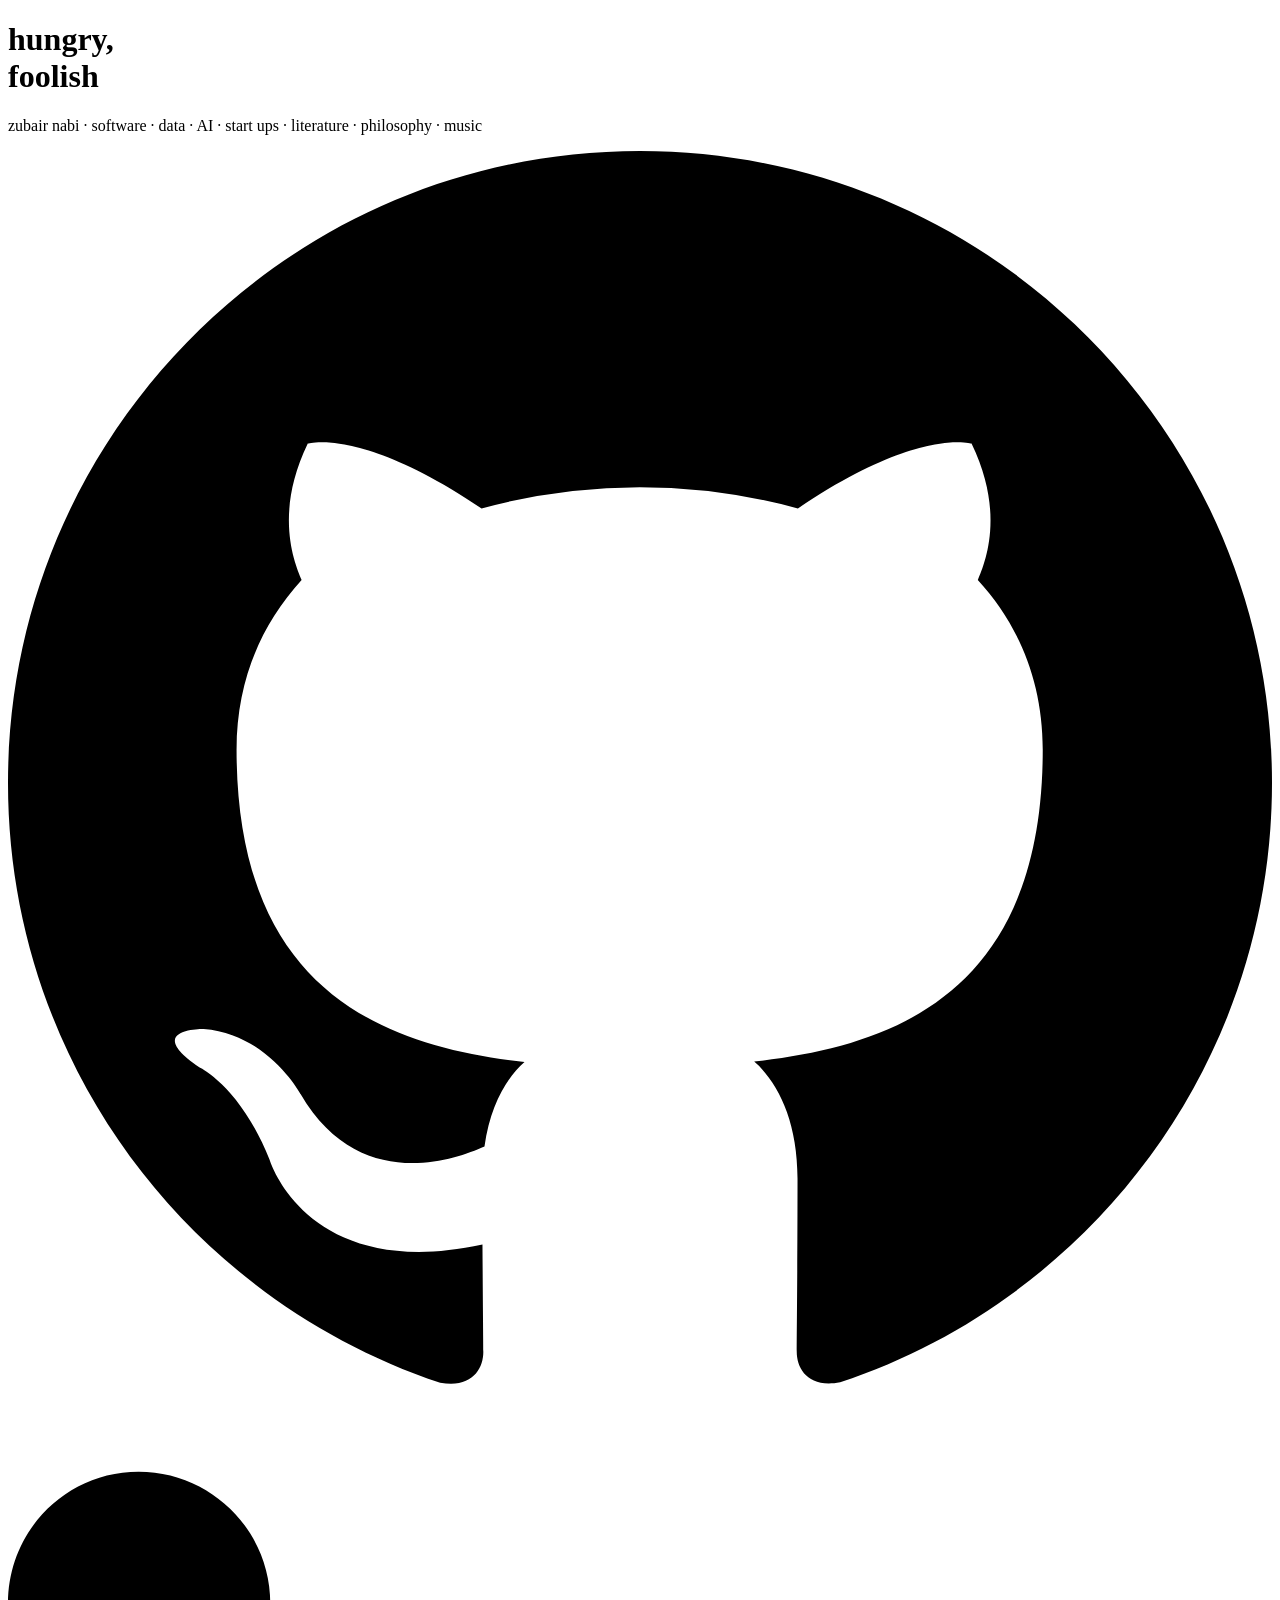
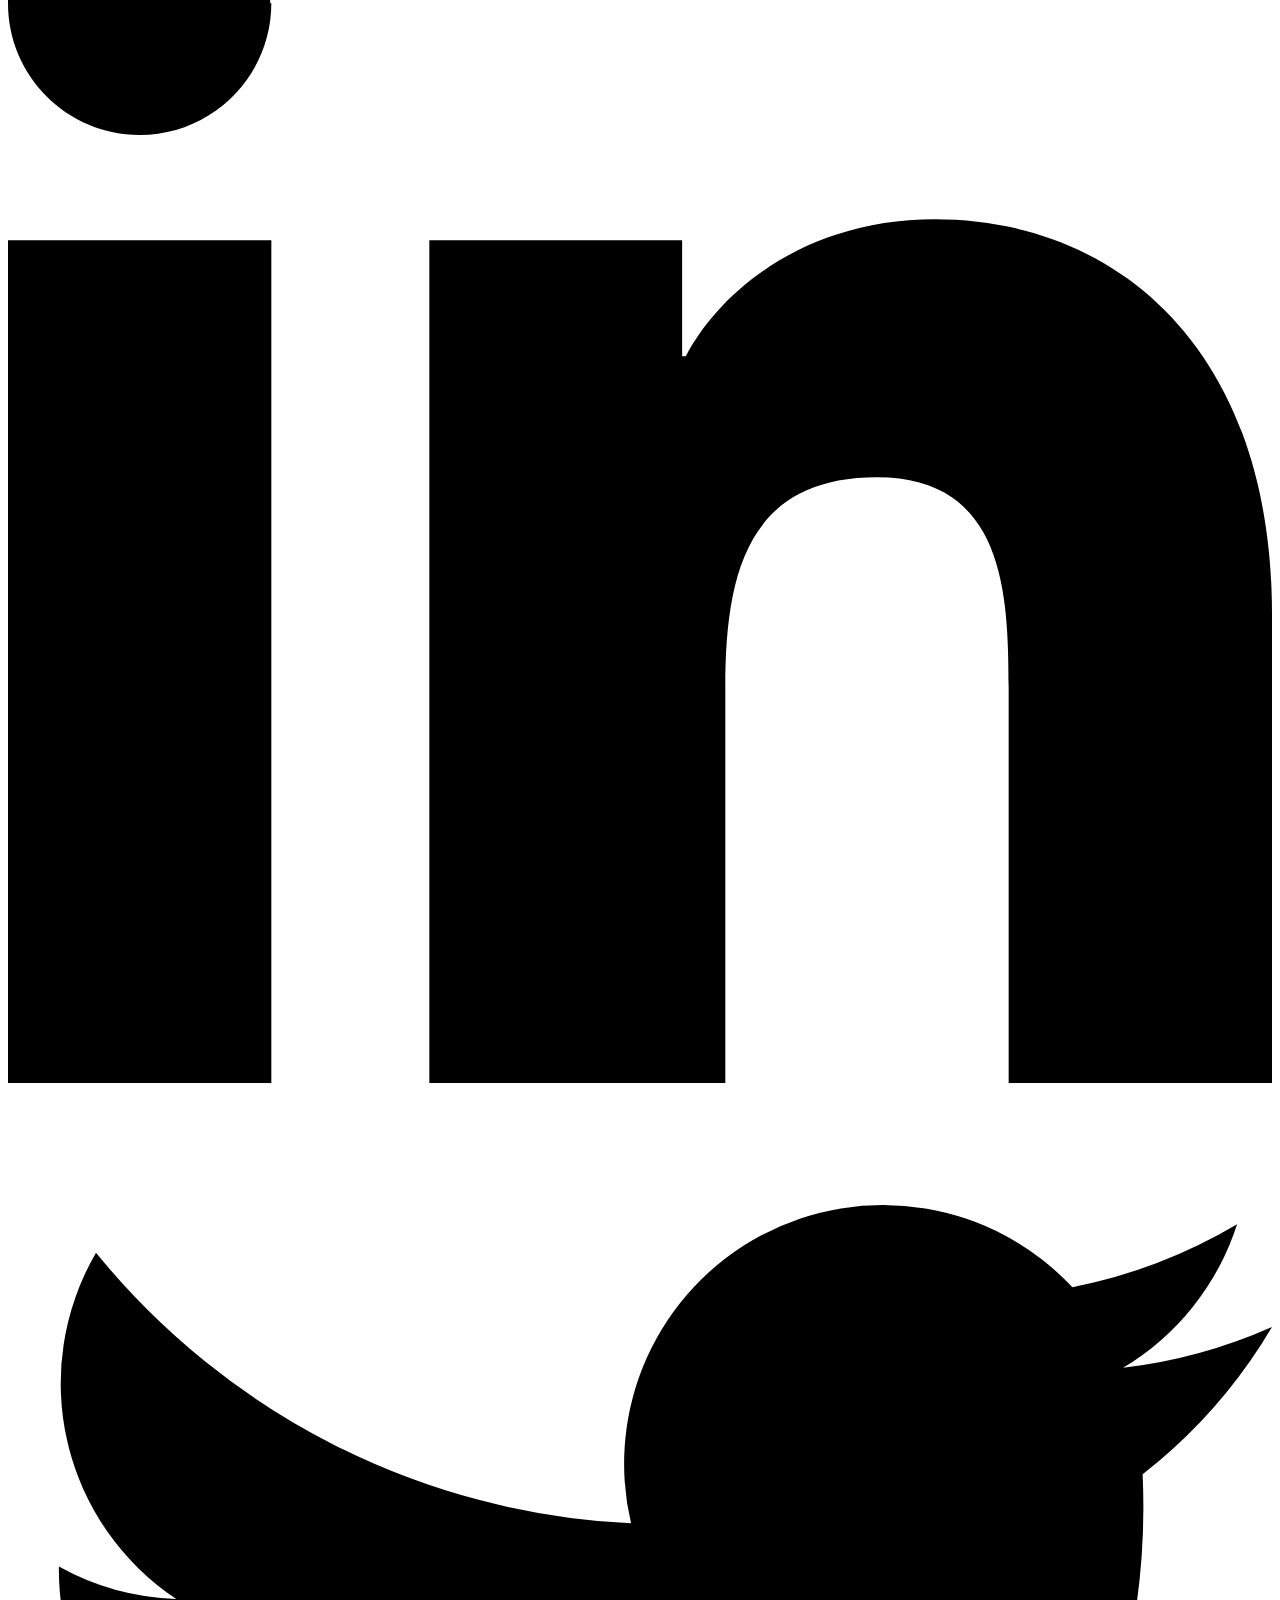
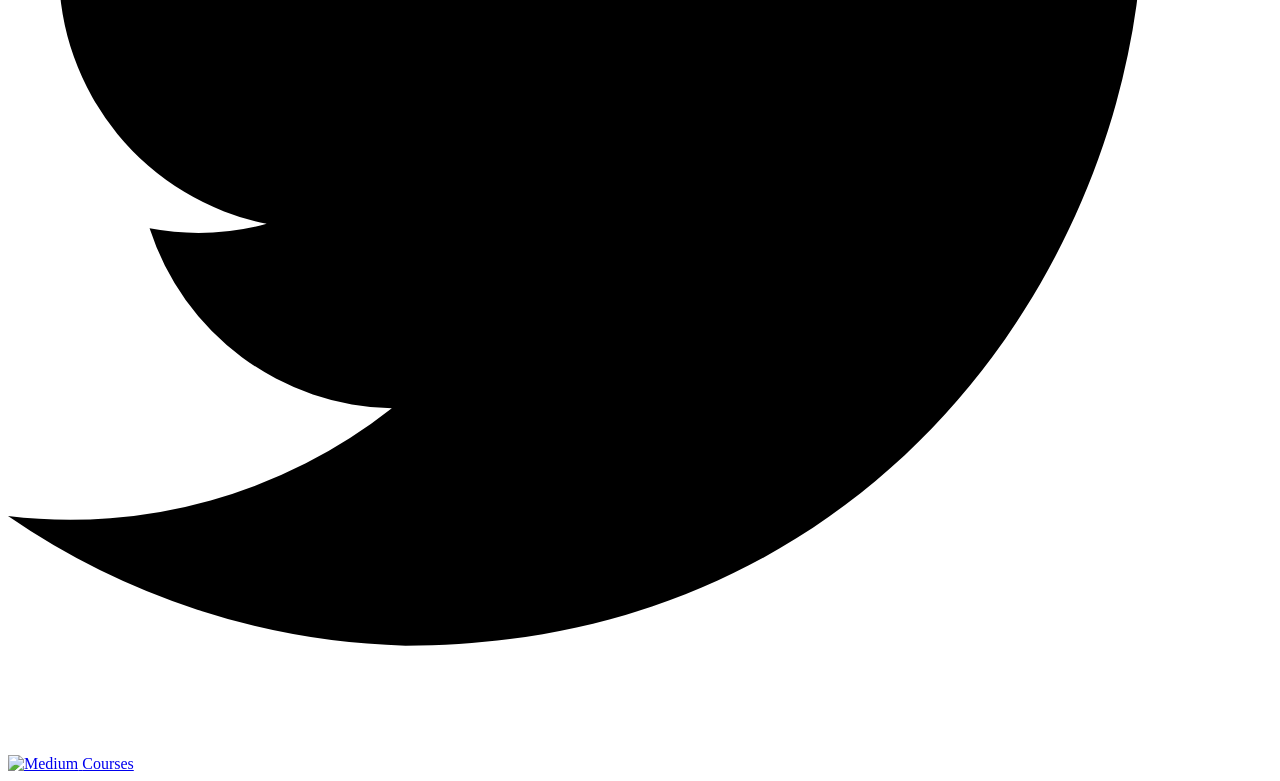
==== index.html @ acc638ab "Fixing courses page theme" ====
<!DOCTYPE html>
<html lang="en">
<head>
  <meta charset="utf-8">
  <title>zubair nabi</title>
  <meta name="viewport" content="width=device-width,initial-scale=1">
  <script src="https://cdn.tailwindcss.com"></script>
</head>

<body class="flex h-screen flex-col items-center justify-center bg-black text-white">
  <main class="text-center space-y-6">
    <!-- headline -->
    <h1 class="font-light text-6xl sm:text-8xl tracking-tight uppercase leading-tight">
      hungry,<br>foolish
    </h1>

    <!-- name & interests -->
    <p class="text-sm sm:text-base text-gray-400">
      zubair nabi · software · data · AI · start ups · literature · philosophy · music
    </p>

    <!-- social icons + courses -->
    <nav class="flex justify-center gap-6">
      <!-- GitHub -->
      <a href="https://github.com/zubair-nabi" aria-label="GitHub" class="hover:opacity-80" target="_blank" rel="noopener noreferrer">
        <svg xmlns="http://www.w3.org/2000/svg" class="w-7 h-7 fill-white" viewBox="0 0 24 24">
          <path d="M12 0C5.37 0 0 5.37 0 12c0 5.3 3.438 9.8 8.205 11.387.6.113.82-.262.82-.582
                   0-.287-.01-1.04-.016-2.04-3.338.726-4.042-1.61-4.042-1.61-.546-1.387-1.335-1.757-1.335-1.757-1.09-.744.083-.729.083-.729
                   1.205.085 1.84 1.237 1.84 1.237 1.07 1.834 2.806 1.304 3.492.997.11-.777.418-1.305.76-1.605-2.665-.303-5.467-1.333-5.467-5.93
                   0-1.31.468-2.382 1.235-3.222-.123-.303-.535-1.243.117-2.59 0 0 1.008-.322 3.3 1.23a11.49 11.49 0 0 1 3.003-.403
                   11.49 11.49 0 0 1 3.003.403c2.29-1.552 3.297-1.23 3.297-1.23.654 1.347.242 2.287.119 2.59.77.84 1.233 1.912 1.233 3.222
                   0 4.61-2.807 5.624-5.479 5.921.43.37.823 1.102.823 2.222 0 1.604-.015 2.896-.015 3.287
                   0 .322.218.699.825.58C20.565 21.796 24 17.298 24 12 24 5.37 18.63 0 12 0z"/>
        </svg>
      </a>

      <!-- LinkedIn -->
      <a href="https://www.linkedin.com/in/zubairnabi/" aria-label="LinkedIn" class="hover:opacity-80" target="_blank" rel="noopener noreferrer">
        <svg xmlns="http://www.w3.org/2000/svg" class="w-7 h-7 fill-white" viewBox="0 0 24 24">
          <path d="M4.98 3.5C4.98 2.12 3.86 1 2.48 1S0 2.12 0 3.5 1.12 6 2.5 6 5 4.88 5 3.5zm.02 4.5H0V24h5V8zM8 8h4.8v2.2
                   h.07c.67-1.27 2.3-2.6 4.73-2.6C21 7.6 24 10 24 15.1V24h-5v-7.4c0-1.8-.03-4.1-2.5-4.1-2.5 0-2.88 1.9-2.88 4v7.5H8V8z"/>
        </svg>
      </a>

      <!-- Twitter -->
      <a href="https://x.com/ZubairNabi" aria-label="Twitter" class="hover:opacity-80" target="_blank" rel="noopener noreferrer">
        <svg xmlns="http://www.w3.org/2000/svg" class="w-7 h-7 fill-white" viewBox="0 0 24 24">
          <path d="M24 4.557a9.83 9.83 0 0 1-2.828.775 4.932 4.932 0 0 0 2.165-2.724
                   9.864 9.864 0 0 1-3.127 1.195 4.916 4.916 0 0 0-8.38 4.482A13.955 13.955 0 0 1 1.671 3.149
                   4.917 4.917 0 0 0 3.194 9.72a4.9 4.9 0 0 1-2.228-.616v.06a4.919 4.919 0 0 0 3.946 4.827
                   4.996 4.996 0 0 1-2.224.085 4.93 4.93 0 0 0 4.6 3.417A9.867 9.867 0 0 1 0 19.54
                   13.94 13.94 0 0 0 7.548 22c9.058 0 14.01-7.512 14.01-14.01 0-.213-.005-.425-.014-.636A10.012 10.012 0 0 0 24 4.557z"/>
        </svg>
      </a>

      <!-- Medium -->
      <a href="https://medium.com/@zubairnabi"
        aria-label="Medium"
        class="hover:opacity-80" target="_blank" rel="noopener noreferrer">
        <img src="https://cdn.jsdelivr.net/npm/simple-icons@v11/icons/medium.svg"
            alt="Medium"
            class="w-7 h-7 invert" />
      </a>

      <!-- courses -->
      <a href="courses.html" class="text-xl hover:underline">Courses</a>
    </nav>
  </main>
</body>
</html>
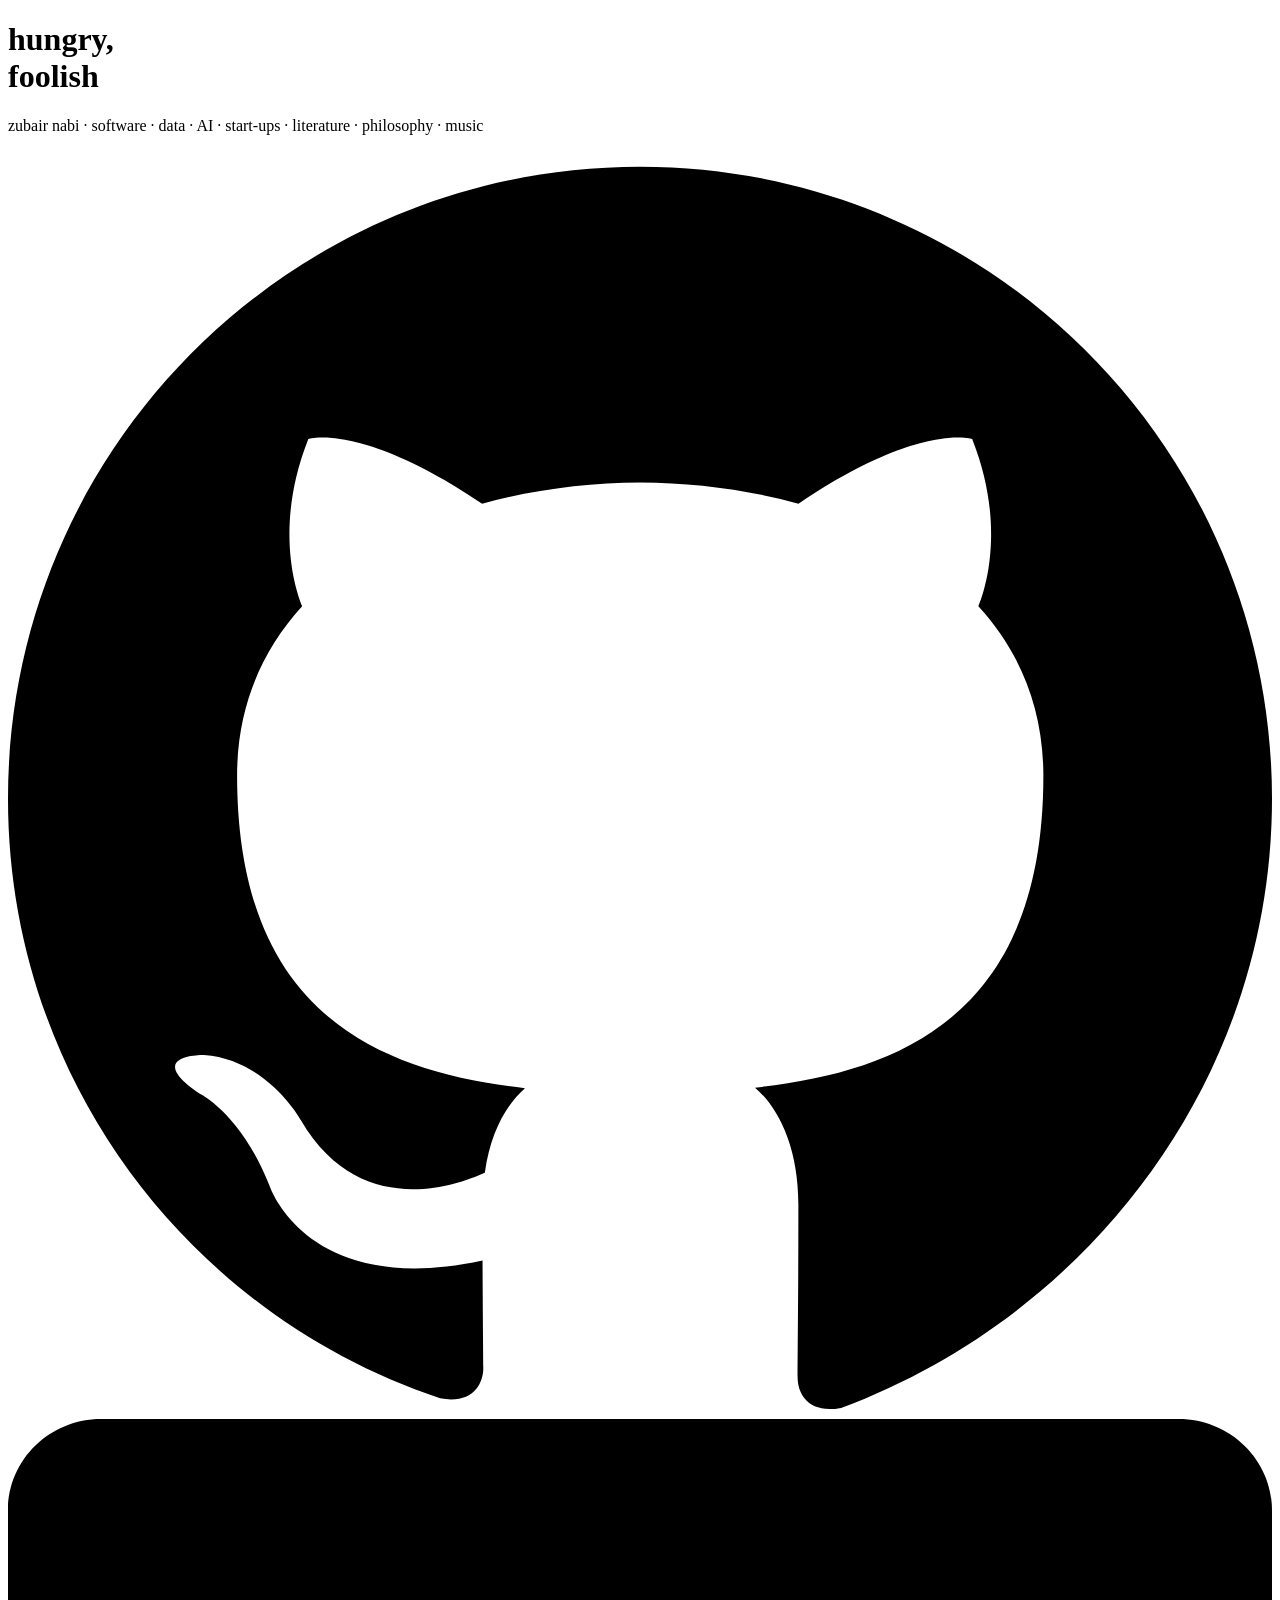
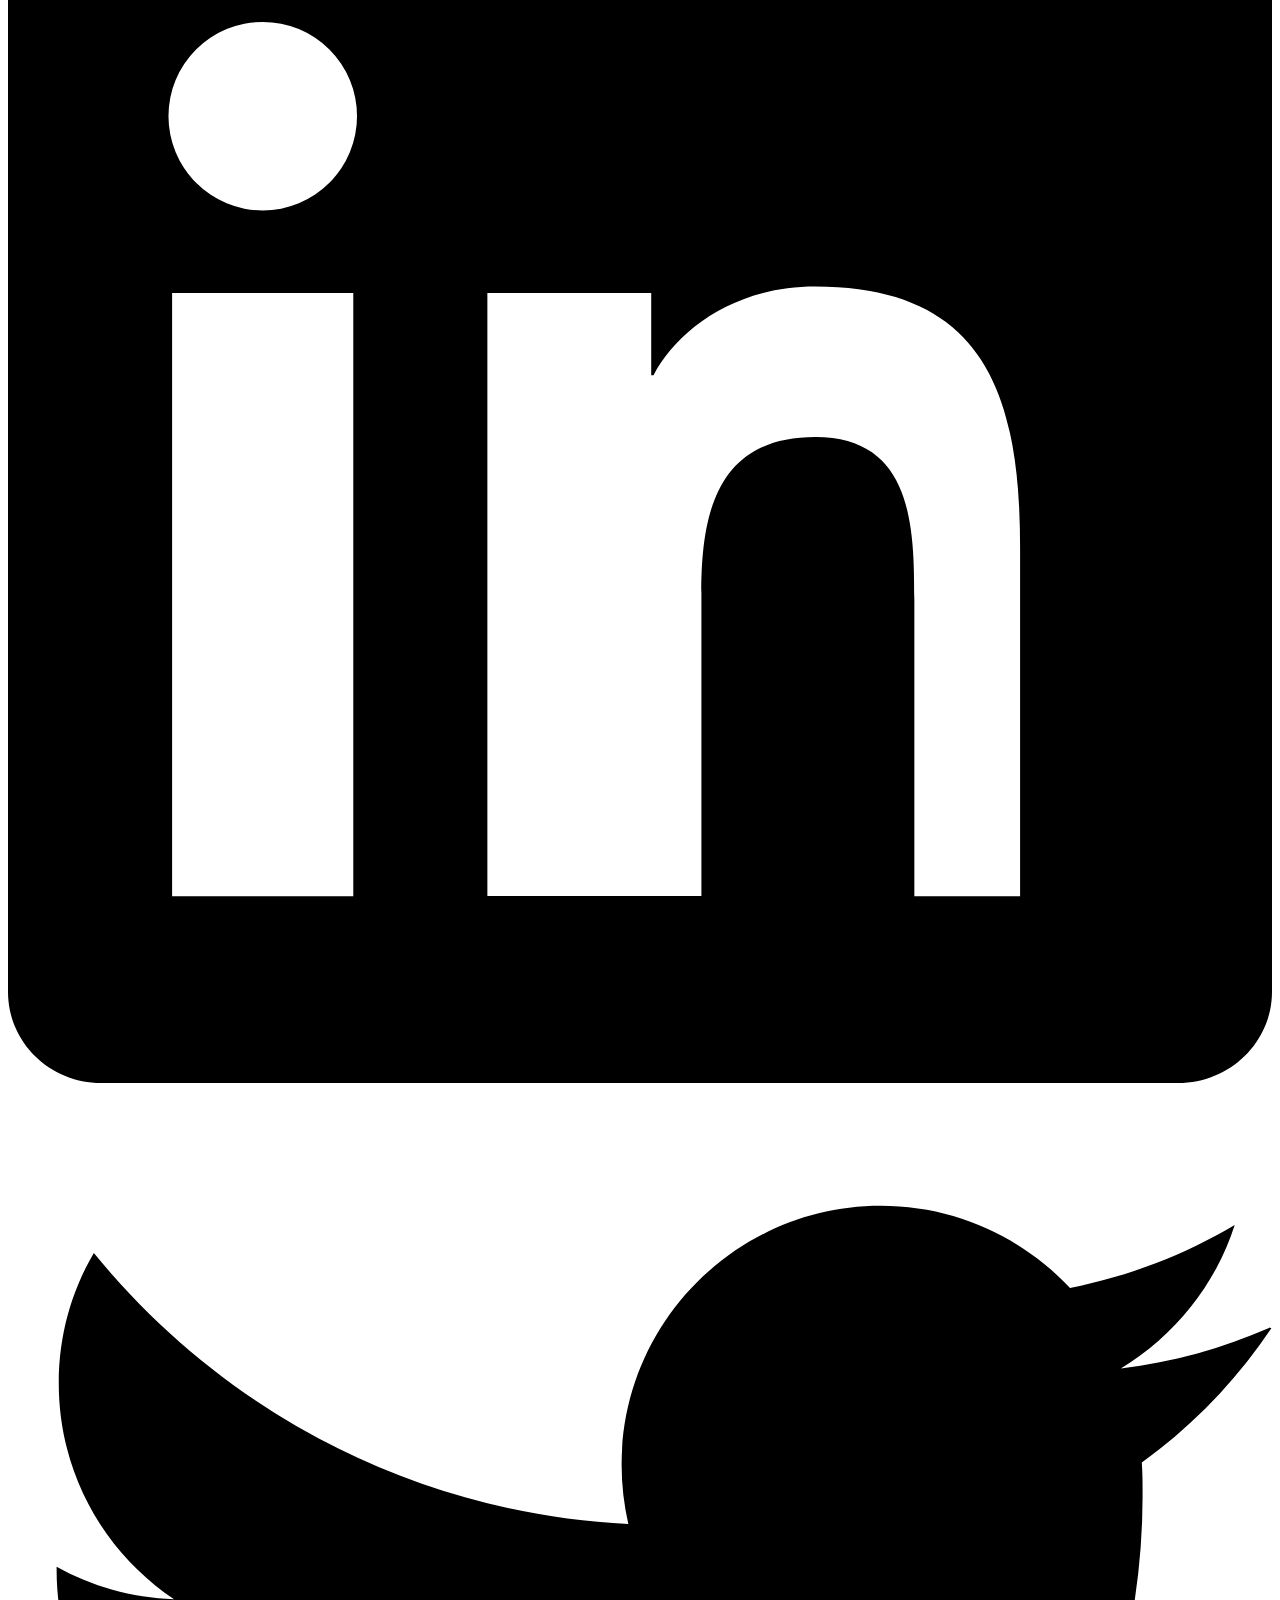
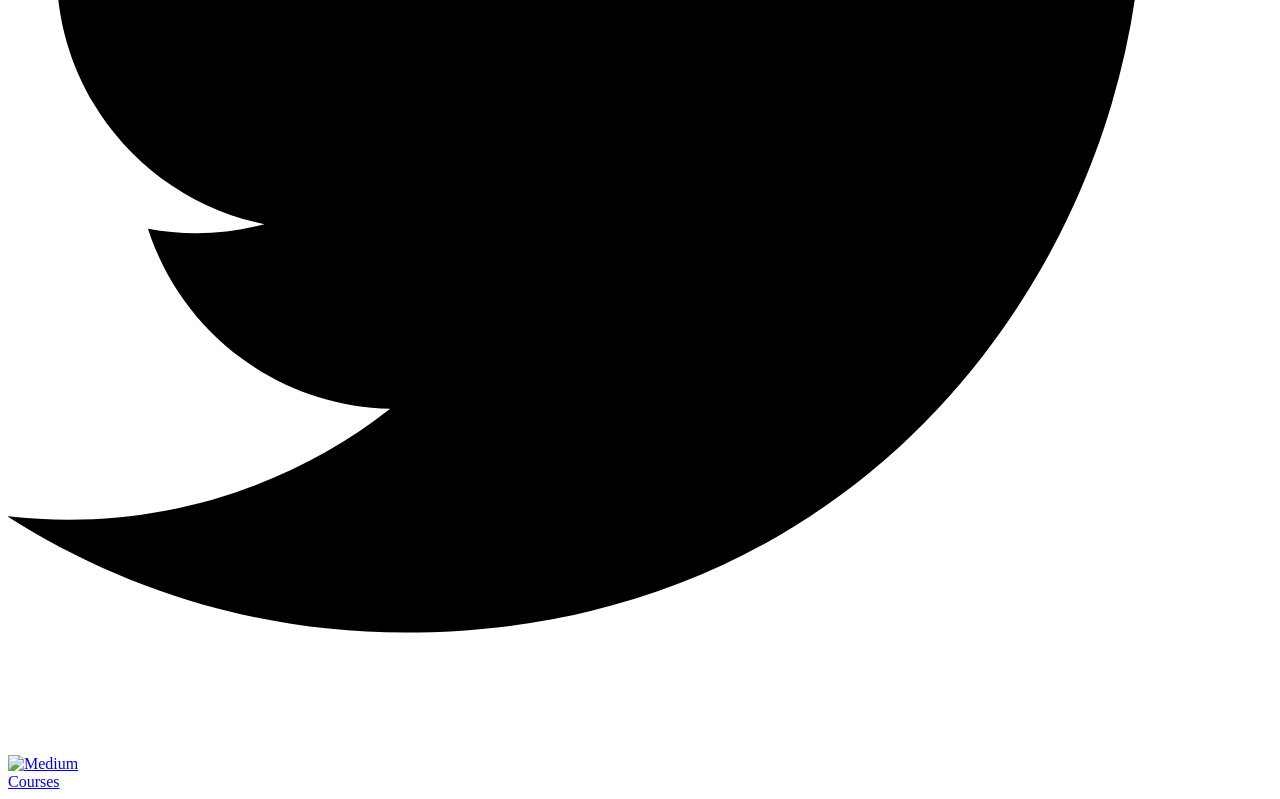
==== commit c6ad8ec2: "Separating out courses" ====
--- a/index.html
+++ b/index.html
@@ -8,7 +8,7 @@
 </head>
 
 <body class="flex h-screen flex-col items-center justify-center bg-black text-white">
-  <main class="text-center space-y-6">
+  <main class="text-center space-y-8">
     <!-- headline -->
     <h1 class="font-light text-6xl sm:text-8xl tracking-tight uppercase leading-tight">
       hungry,<br>foolish
@@ -16,55 +16,69 @@
 
     <!-- name & interests -->
     <p class="text-sm sm:text-base text-gray-400">
-      zubair nabi · software · data · AI · start ups · literature · philosophy · music
+      zubair nabi · software · data · AI · start-ups · literature · philosophy · music
     </p>
 
-    <!-- social icons + courses -->
+    <!-- social icons -->
     <nav class="flex justify-center gap-6">
-      <!-- GitHub -->
-      <a href="https://github.com/zubair-nabi" aria-label="GitHub" class="hover:opacity-80" target="_blank" rel="noopener noreferrer">
+      <a href="https://github.com/zubair-nabi" aria-label="GitHub"
+         class="cursor-pointer hover:opacity-80 hover:scale-110 transition-transform"
+         target="_blank" rel="noopener noreferrer">
         <svg xmlns="http://www.w3.org/2000/svg" class="w-7 h-7 fill-white" viewBox="0 0 24 24">
-          <path d="M12 0C5.37 0 0 5.37 0 12c0 5.3 3.438 9.8 8.205 11.387.6.113.82-.262.82-.582
-                   0-.287-.01-1.04-.016-2.04-3.338.726-4.042-1.61-4.042-1.61-.546-1.387-1.335-1.757-1.335-1.757-1.09-.744.083-.729.083-.729
-                   1.205.085 1.84 1.237 1.84 1.237 1.07 1.834 2.806 1.304 3.492.997.11-.777.418-1.305.76-1.605-2.665-.303-5.467-1.333-5.467-5.93
-                   0-1.31.468-2.382 1.235-3.222-.123-.303-.535-1.243.117-2.59 0 0 1.008-.322 3.3 1.23a11.49 11.49 0 0 1 3.003-.403
-                   11.49 11.49 0 0 1 3.003.403c2.29-1.552 3.297-1.23 3.297-1.23.654 1.347.242 2.287.119 2.59.77.84 1.233 1.912 1.233 3.222
-                   0 4.61-2.807 5.624-5.479 5.921.43.37.823 1.102.823 2.222 0 1.604-.015 2.896-.015 3.287
-                   0 .322.218.699.825.58C20.565 21.796 24 17.298 24 12 24 5.37 18.63 0 12 0z"/>
+          <path d="M12 .297c-6.63 0-12 5.373-12 12 0 5.303 3.438 9.8 8.205 11.387.6.113.82-.258.82-.577
+                   0-.285-.01-1.04-.015-2.04-3.338.724-4.042-1.415-4.042-1.415-.546-1.387-1.333-1.757-1.333-1.757-1.089-.744.084-.729.084-.729
+                   1.205.084 1.84 1.235 1.84 1.235 1.07 1.835 2.809 1.304 3.495.997.108-.776.418-1.304.762-1.604-2.665-.303-5.466-1.333-5.466-5.93
+                   0-1.31.467-2.381 1.235-3.221-.123-.303-.535-1.523.117-3.176 0 0 1.008-.322 3.301 1.23.957-.266 1.984-.399 3.003-.404
+                   1.018.005 2.046.138 3.003.404 2.291-1.553 3.298-1.23 3.298-1.23.653 1.653.241 2.873.118 3.176.77.84
+                   1.234 1.911 1.234 3.221 0 4.609-2.803 5.624-5.475 5.921.43.37.823 1.1.823 2.219
+                   0 1.603-.014 2.896-.014 3.286 0 .321.218.694.825.576C20.565 22.092 24 17.592 24 12.297
+                   c0-6.627-5.373-12-12-12"/>
         </svg>
       </a>
 
-      <!-- LinkedIn -->
-      <a href="https://www.linkedin.com/in/zubairnabi/" aria-label="LinkedIn" class="hover:opacity-80" target="_blank" rel="noopener noreferrer">
+      <a href="https://www.linkedin.com/in/zubairnabi/" aria-label="LinkedIn"
+         class="cursor-pointer hover:opacity-80 hover:scale-110 transition-transform"
+         target="_blank" rel="noopener noreferrer">
         <svg xmlns="http://www.w3.org/2000/svg" class="w-7 h-7 fill-white" viewBox="0 0 24 24">
-          <path d="M4.98 3.5C4.98 2.12 3.86 1 2.48 1S0 2.12 0 3.5 1.12 6 2.5 6 5 4.88 5 3.5zm.02 4.5H0V24h5V8zM8 8h4.8v2.2
-                   h.07c.67-1.27 2.3-2.6 4.73-2.6C21 7.6 24 10 24 15.1V24h-5v-7.4c0-1.8-.03-4.1-2.5-4.1-2.5 0-2.88 1.9-2.88 4v7.5H8V8z"/>
+          <path d="M22.225 0H1.771C.792 0 0 .774 0 1.732v20.535C0 23.225.792 24 1.771 24h20.451C23.2 24 24 23.225 24
+                   22.267V1.732C24 .774 23.2 0 22.225 0zM6.556 20.452H3.116V9h3.44v11.452zM4.837 7.433a1.79 1.79 0 1 1
+                   0-3.58 1.79 1.79 0 0 1 0 3.58zM20.447 20.452h-3.238V14.81c0-1.345-.026-3.077-1.878-3.077-1.878
+                   0-2.165 1.462-2.165 2.973v5.745H9.102V9h3.111v1.561h.044c.433-.82 1.493-1.683
+                   3.071-1.683 3.285 0 3.889 2.164 3.889 4.977v6.597z"/>
         </svg>
       </a>
 
-      <!-- Twitter -->
-      <a href="https://x.com/ZubairNabi" aria-label="Twitter" class="hover:opacity-80" target="_blank" rel="noopener noreferrer">
+      <a href="https://x.com/ZubairNabi" aria-label="Twitter"
+         class="cursor-pointer hover:opacity-80 hover:scale-110 transition-transform"
+         target="_blank" rel="noopener noreferrer">
         <svg xmlns="http://www.w3.org/2000/svg" class="w-7 h-7 fill-white" viewBox="0 0 24 24">
-          <path d="M24 4.557a9.83 9.83 0 0 1-2.828.775 4.932 4.932 0 0 0 2.165-2.724
-                   9.864 9.864 0 0 1-3.127 1.195 4.916 4.916 0 0 0-8.38 4.482A13.955 13.955 0 0 1 1.671 3.149
-                   4.917 4.917 0 0 0 3.194 9.72a4.9 4.9 0 0 1-2.228-.616v.06a4.919 4.919 0 0 0 3.946 4.827
-                   4.996 4.996 0 0 1-2.224.085 4.93 4.93 0 0 0 4.6 3.417A9.867 9.867 0 0 1 0 19.54
-                   13.94 13.94 0 0 0 7.548 22c9.058 0 14.01-7.512 14.01-14.01 0-.213-.005-.425-.014-.636A10.012 10.012 0 0 0 24 4.557z"/>
+          <path d="M23.954 4.569c-.885.388-1.83.654-2.825.775 1.014-.611 1.794-1.574
+                   2.163-2.723-.951.564-2.005.974-3.127 1.195-.897-.959-2.178-1.559-3.594-1.559-2.717
+                   0-4.92 2.206-4.92 4.917 0 .39.045.765.127 1.124-4.09-.205-7.72-2.162-10.148-5.144-.424.722-.666
+                   1.561-.666 2.475 0 1.708.87 3.213 2.188 4.096-.807-.026-1.566-.248-2.229-.616v.061c0
+                   2.385 1.693 4.374 3.946 4.827-.413.111-.849.171-1.296.171-.314 0-.615-.03-.916-.086.631
+                   1.953 2.445 3.377 4.6 3.419-1.68 1.318-3.809 2.107-6.102 2.107-.395 0-.779-.023-1.17-.067
+                   2.179 1.394 4.768 2.21 7.557 2.21 9.054 0 14.001-7.496 14.001-13.986
+                   0-.209 0-.423-.015-.637.961-.689 1.8-1.56 2.46-2.548l-.047-.02z"/>
         </svg>
       </a>
 
-      <!-- Medium -->
-      <a href="https://medium.com/@zubairnabi"
-        aria-label="Medium"
-        class="hover:opacity-80" target="_blank" rel="noopener noreferrer">
+      <a href="https://medium.com/@zubairnabi" aria-label="Medium"
+         class="cursor-pointer hover:opacity-80 hover:scale-110 transition-transform"
+         target="_blank" rel="noopener noreferrer">
         <img src="https://cdn.jsdelivr.net/npm/simple-icons@v11/icons/medium.svg"
-            alt="Medium"
-            class="w-7 h-7 invert" />
+             alt="Medium" class="w-7 h-7 invert" />
       </a>
+    </nav>
 
-      <!-- courses -->
-      <a href="courses.html" class="text-xl hover:underline">Courses</a>
-    </nav>
+    <!-- courses call-to-action -->
+    <div class="mt-6">
+      <a href="courses.html"
+         class="inline-block px-5 py-2 border border-white rounded
+                cursor-pointer hover:bg-white hover:text-black transition">
+        Courses
+      </a>
+    </div>
   </main>
 </body>
 </html>
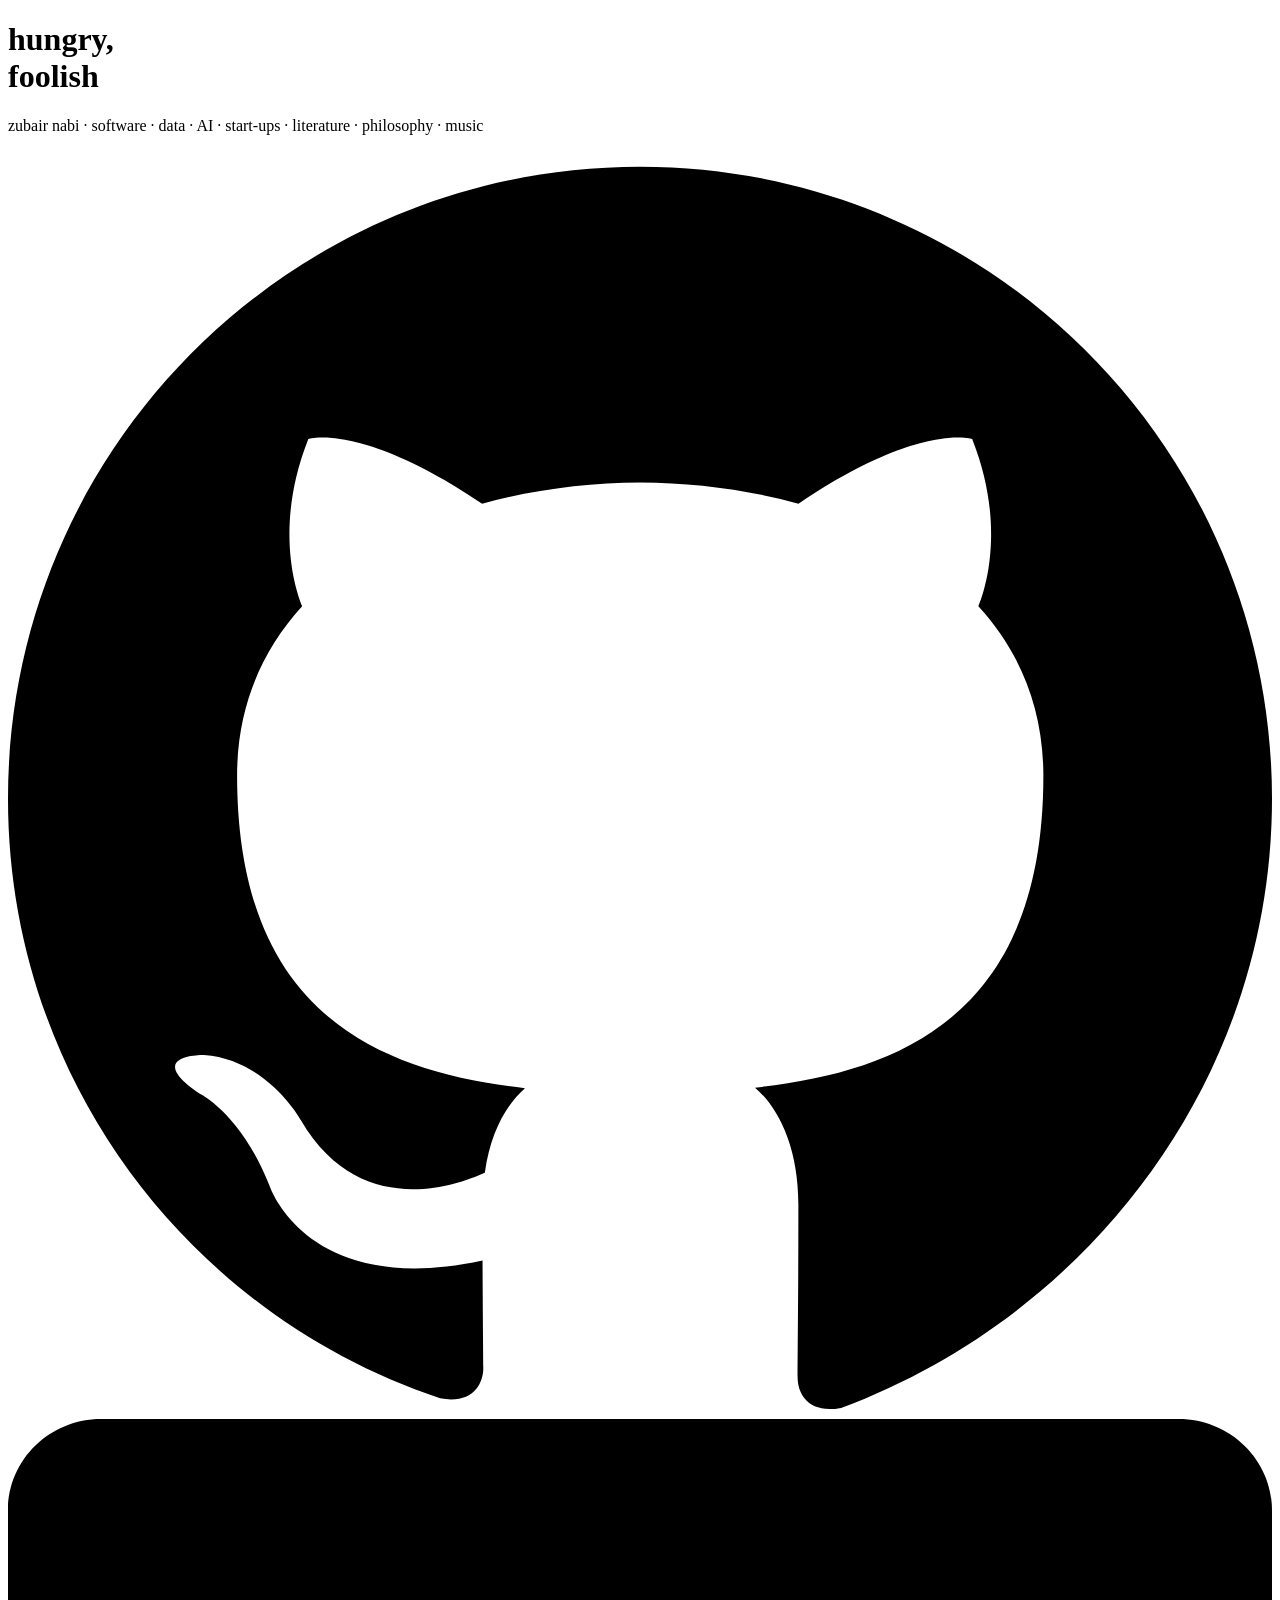
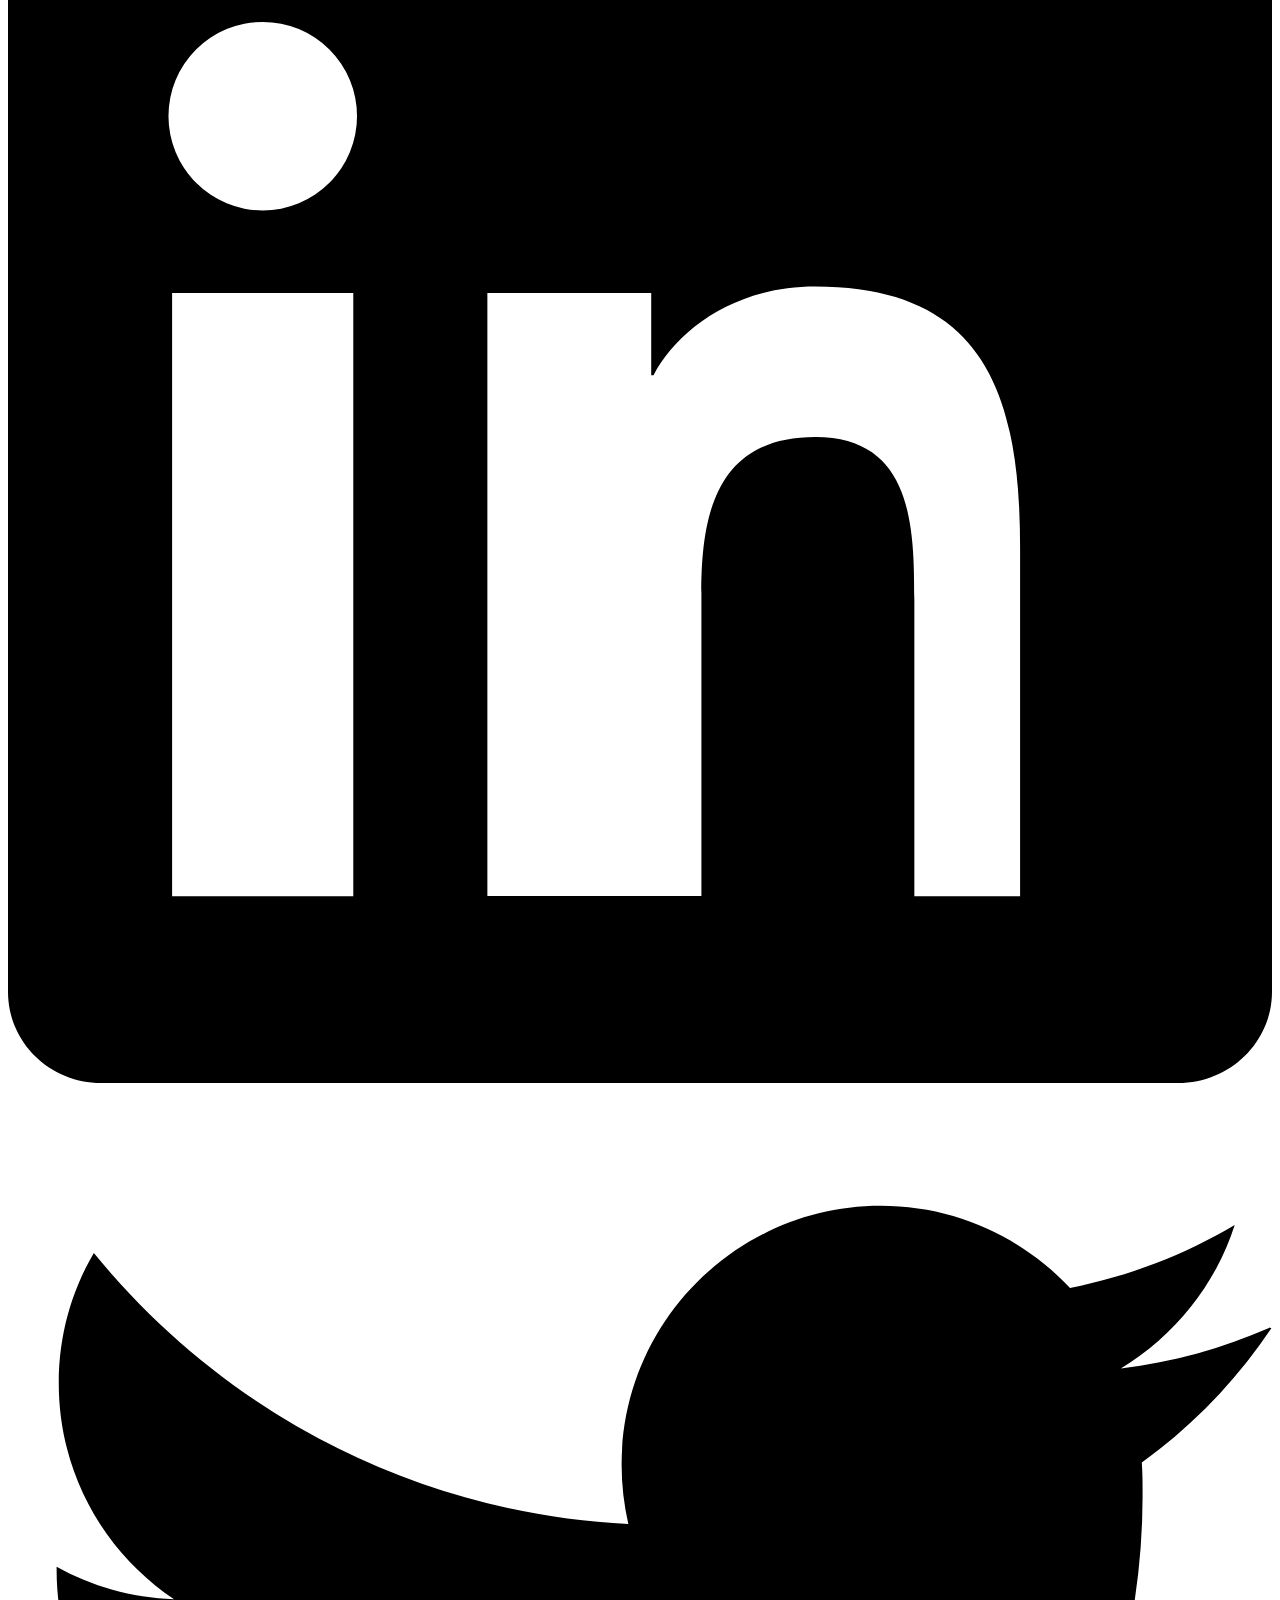
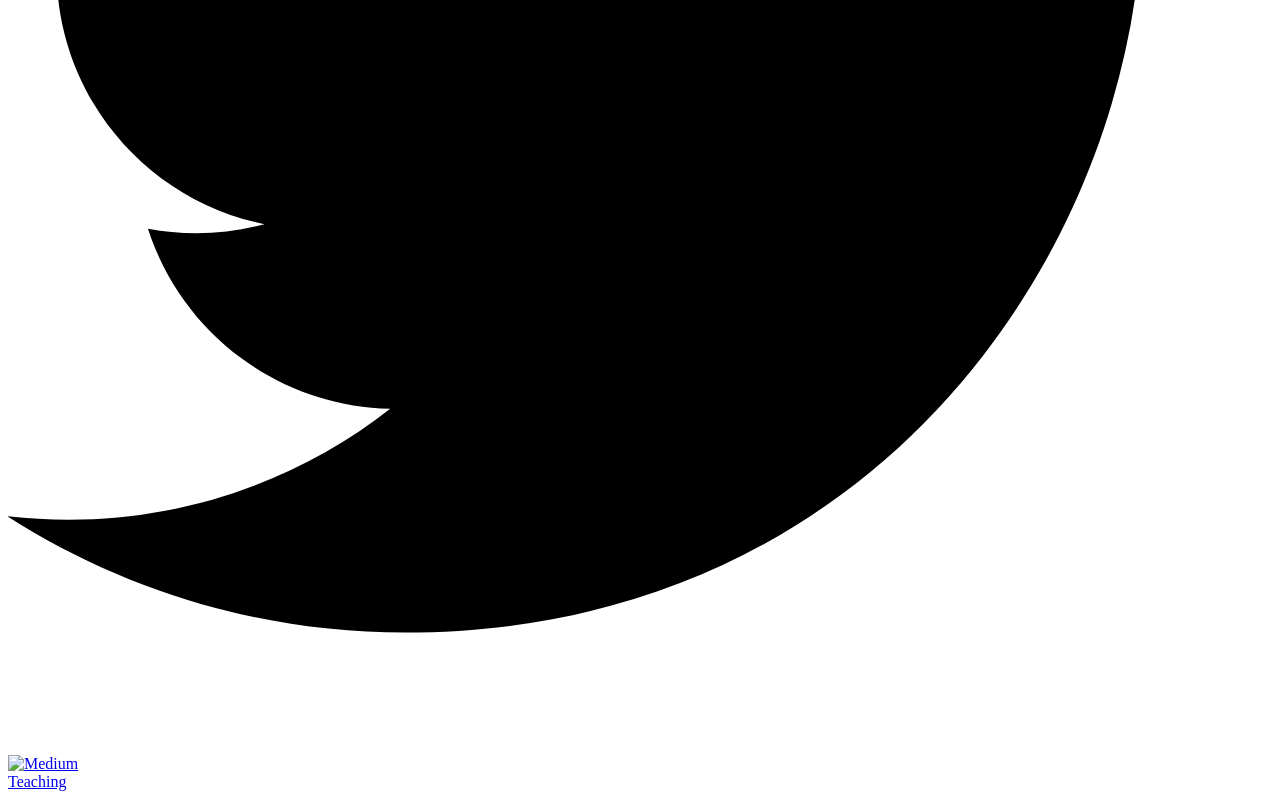
==== commit 24477c6e: "Adding workshops and cleaning up courses" ====
--- a/index.html
+++ b/index.html
@@ -71,12 +71,12 @@
       </a>
     </nav>
 
-    <!-- courses call-to-action -->
+    <!-- teaching call-to-action -->
     <div class="mt-6">
-      <a href="courses.html"
+      <a href="teaching.html"
          class="inline-block px-5 py-2 border border-white rounded
                 cursor-pointer hover:bg-white hover:text-black transition">
-        Courses
+        Teaching
       </a>
     </div>
   </main>
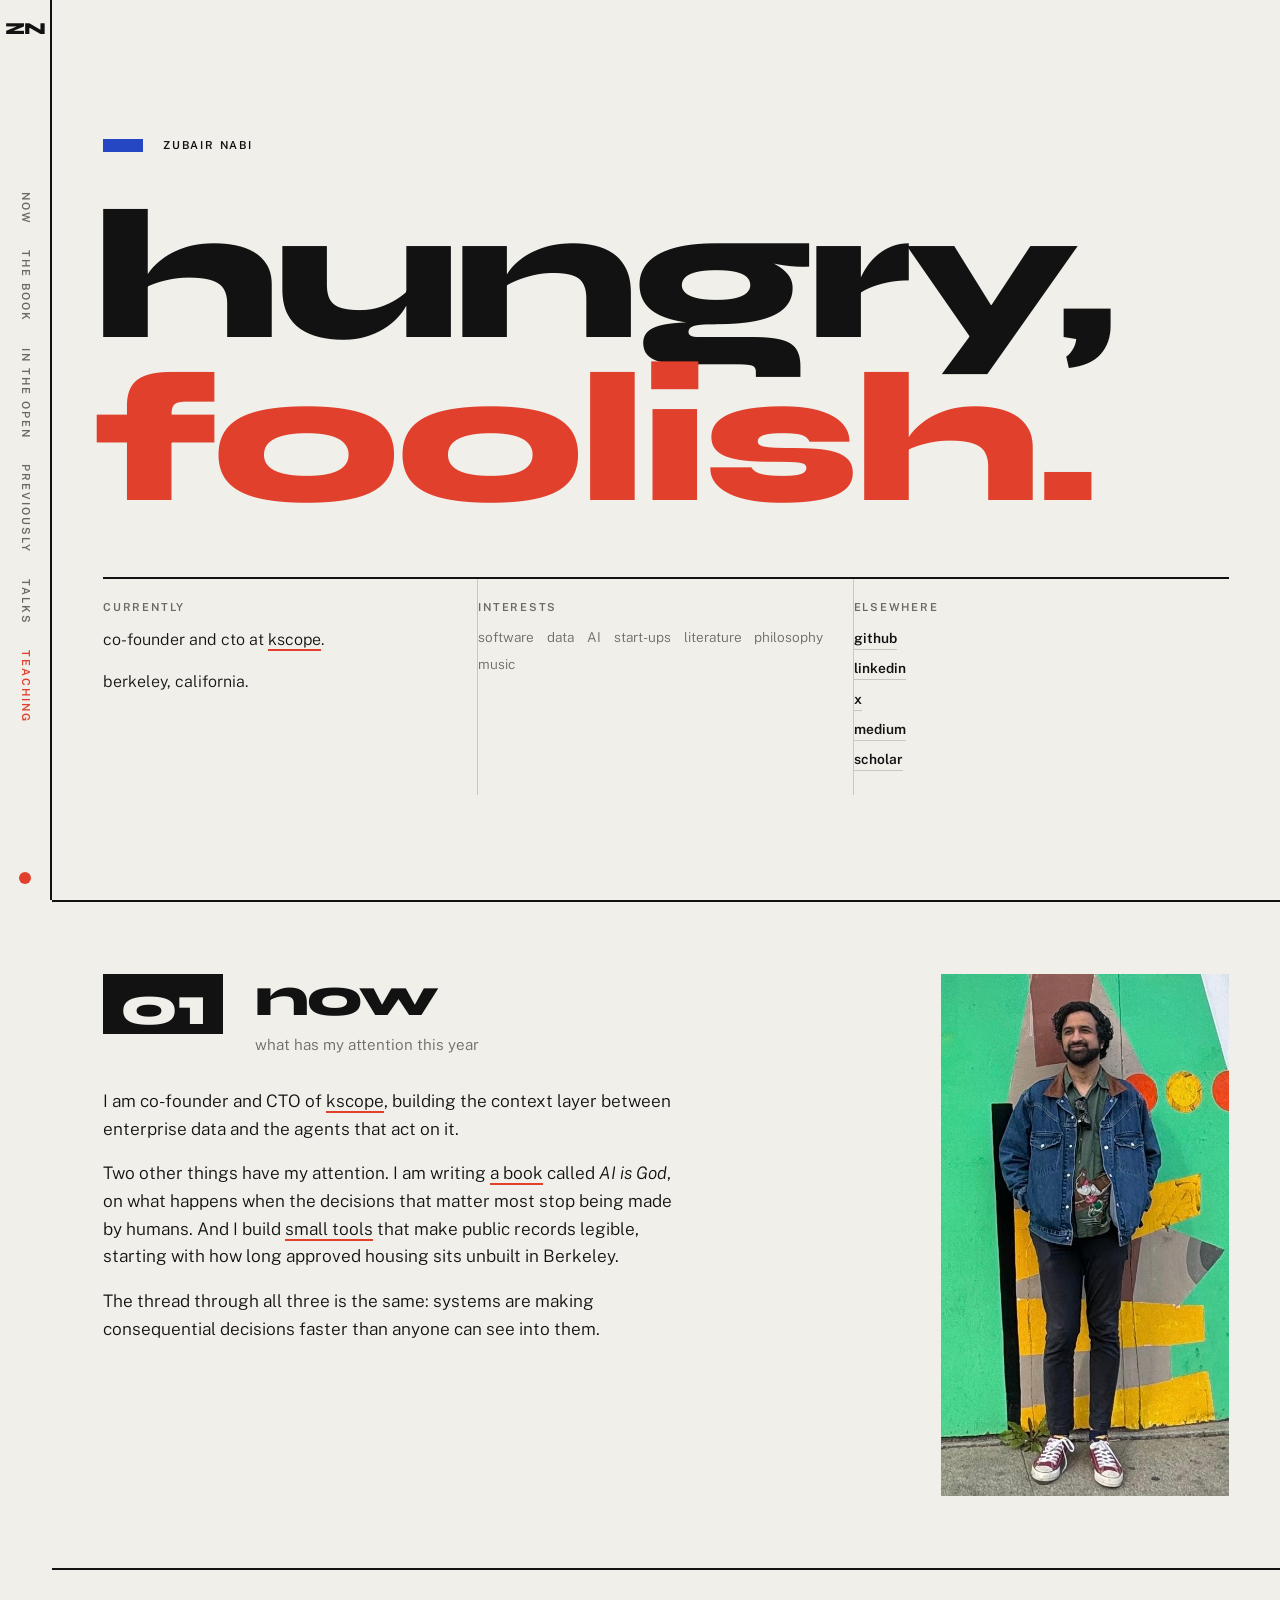
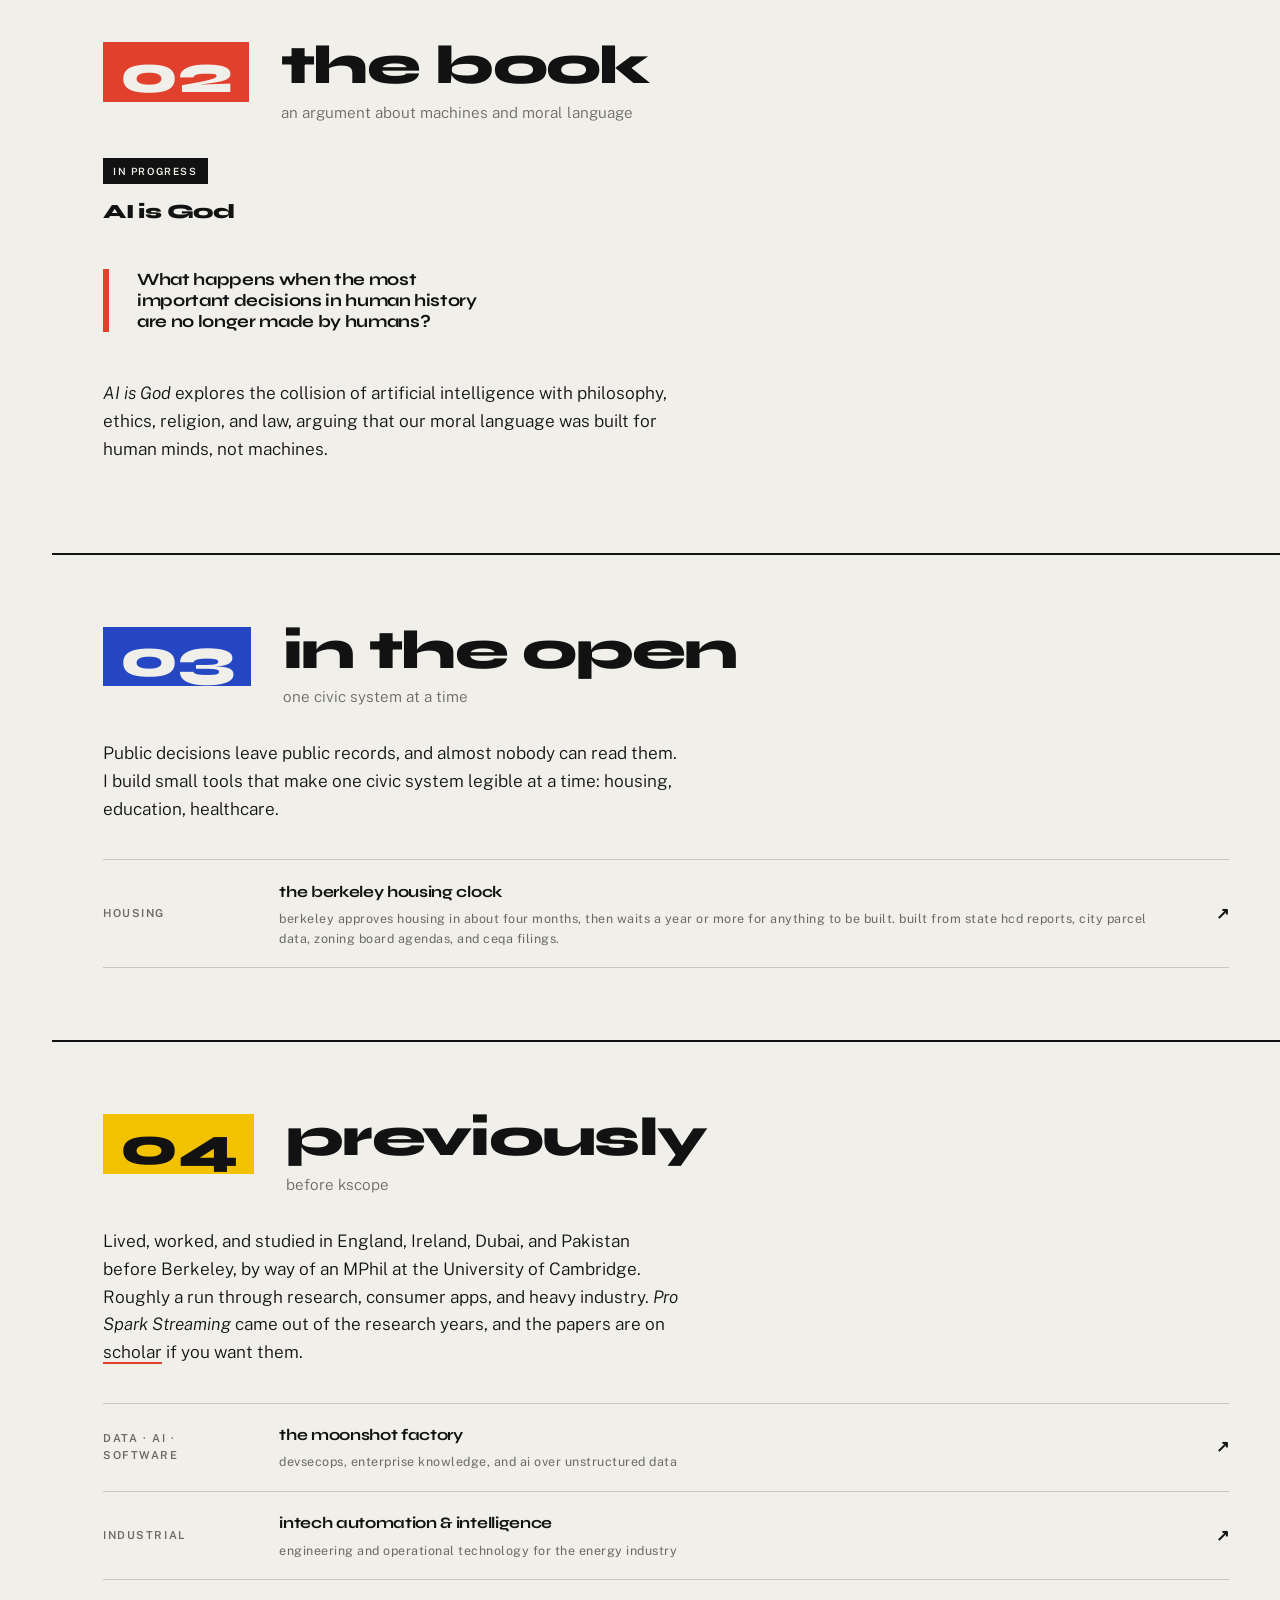
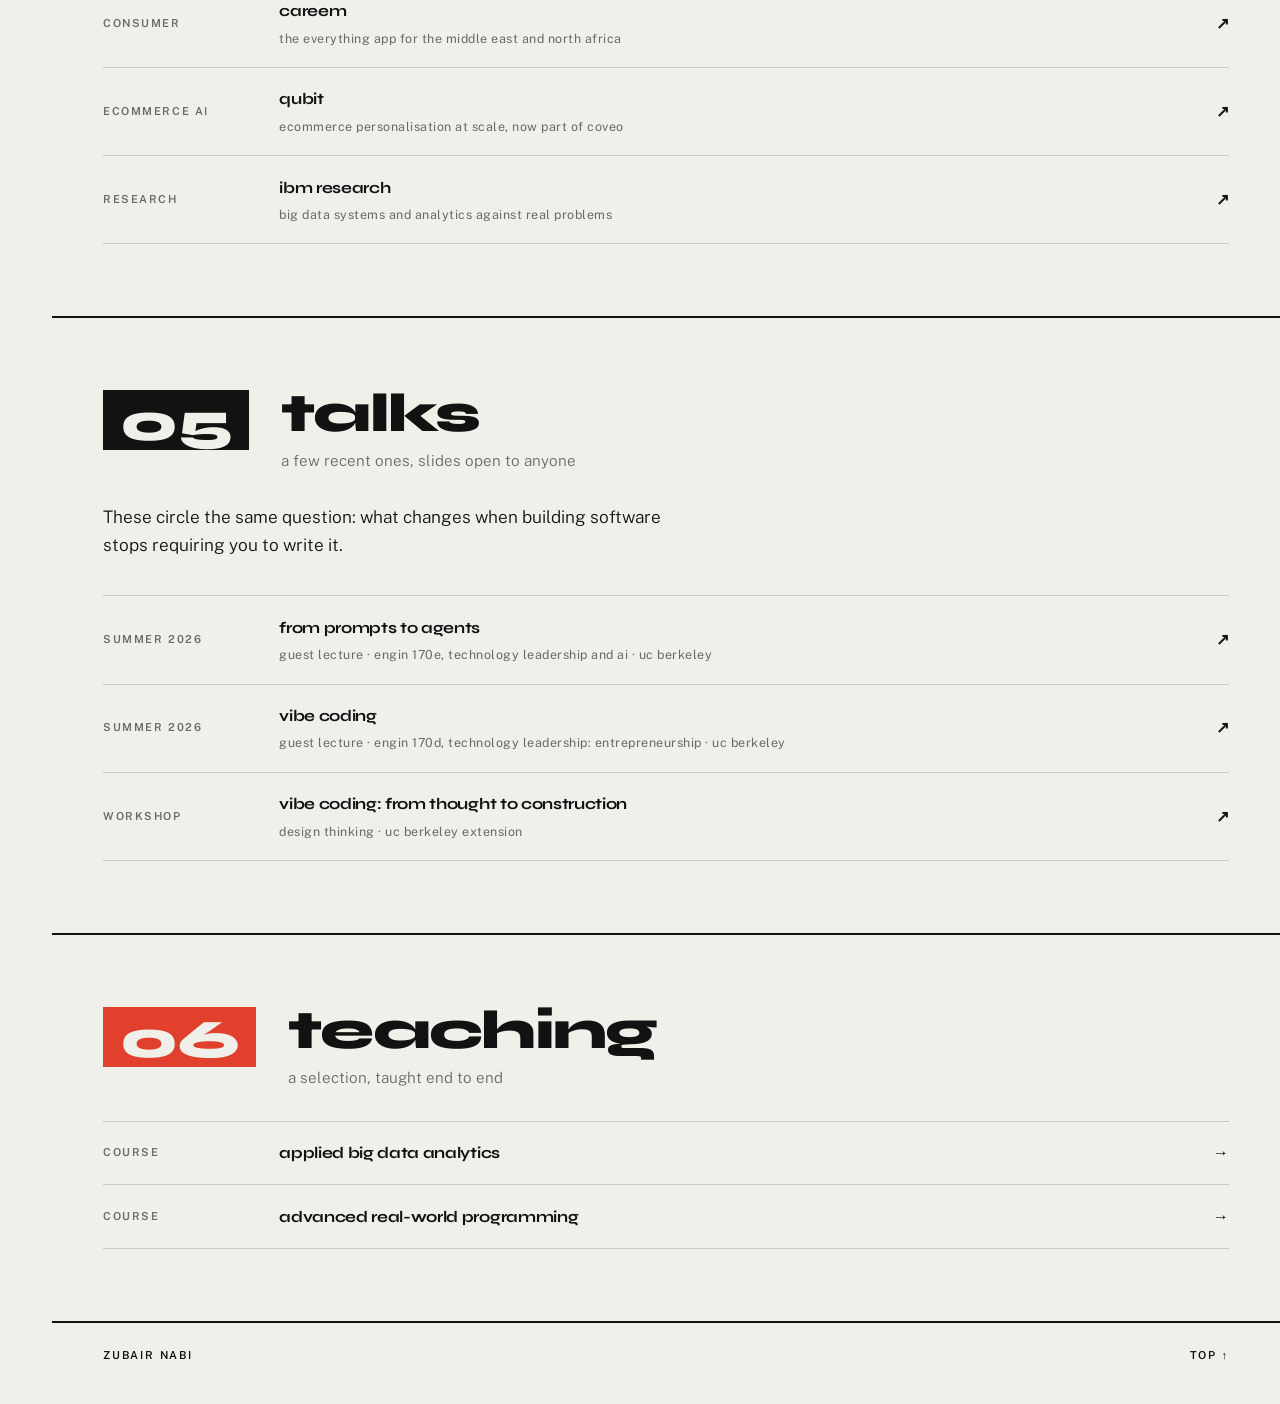
==== commit fc5f6130: "Redesign site around current work, not teaching Rebuild the site in a Swiss/Bauhaus "concrete" theme" ====
--- a/index.html
+++ b/index.html
@@ -2,83 +2,338 @@
 <html lang="en">
 <head>
   <meta charset="utf-8">
+  <meta name="viewport" content="width=device-width, initial-scale=1">
   <title>zubair nabi</title>
-  <meta name="viewport" content="width=device-width,initial-scale=1">
-  <script src="https://cdn.tailwindcss.com"></script>
+  <meta name="description" content="zubair nabi · software · data · AI · start-ups · literature · philosophy · music">
+  <meta name="author" content="Zubair Nabi">
+
+  <link rel="canonical" href="https://zubairnabi.com/">
+
+  <meta property="og:type" content="website">
+  <meta property="og:url" content="https://zubairnabi.com/">
+  <meta property="og:title" content="zubair nabi">
+  <meta property="og:description" content="software · data · AI · start-ups · literature · philosophy · music">
+  <meta property="og:image" content="https://zubairnabi.com/portrait.jpg">
+  <meta property="og:image:alt" content="Zubair Nabi">
+  <meta name="twitter:card" content="summary">
+  <meta name="twitter:creator" content="@ZubairNabi">
+
+  <link rel="icon" href="data:image/svg+xml,<svg xmlns='http://www.w3.org/2000/svg' viewBox='0 0 32 32'><rect width='32' height='32' fill='%23e0402c'/><circle cx='16' cy='16' r='7' fill='%23121212'/></svg>">
+
+  <link rel="preconnect" href="https://fonts.googleapis.com">
+  <link rel="preconnect" href="https://fonts.gstatic.com" crossorigin>
+  <link href="https://fonts.googleapis.com/css2?family=Syne:wght@700;800&family=Public+Sans:wght@300;400;600&display=swap" rel="stylesheet">
+  <link rel="stylesheet" href="styles.css">
 </head>
 
-<body class="flex h-screen flex-col items-center justify-center bg-black text-white">
-  <main class="text-center space-y-8">
-    <!-- headline -->
-    <h1 class="font-light text-6xl sm:text-8xl tracking-tight uppercase leading-tight">
-      hungry,<br>foolish
-    </h1>
-
-    <!-- name & interests -->
-    <p class="text-sm sm:text-base text-gray-400">
-      zubair nabi · software · data · AI · start-ups · literature · philosophy · music
-    </p>
-
-    <!-- social icons -->
-    <nav class="flex justify-center gap-6">
-      <a href="https://github.com/zubair-nabi" aria-label="GitHub"
-         class="cursor-pointer hover:opacity-80 hover:scale-110 transition-transform"
+<body>
+
+<aside class="rail">
+  <a href="#top" class="rail__mark">ZN</a>
+  <nav>
+    <a href="#now" data-short="now">now</a>
+    <a href="#book" data-short="book">the book</a>
+    <a href="#open" data-short="open">in the open</a>
+    <a href="#previously" data-short="prev">previously</a>
+    <a href="#talks" data-short="talks">talks</a>
+    <a href="#teaching" data-short="teach">teaching</a>
+  </nav>
+  <span class="rail__dot"></span>
+</aside>
+
+<div class="plane" id="top">
+
+  <!-- ===================== hero ===================== -->
+  <section class="hero pad">
+    <div class="hero__kicker rise rise-1">
+      <span class="bl"></span>
+      <span class="mono">zubair nabi</span>
+    </div>
+
+    <h1 class="rise rise-2">hungry,<span class="l2">foolish.</span></h1>
+
+    <div class="grid3 rise rise-3">
+      <div class="cell">
+        <h2>currently</h2>
+        <p>co-founder and cto at
+          <a href="https://kscope.ai/" target="_blank" rel="noopener noreferrer">kscope</a>.</p>
+        <p>berkeley, california.</p>
+      </div>
+      <div class="cell">
+        <h2>interests</h2>
+        <ul>
+          <li>software</li>
+          <li>data</li>
+          <li>AI</li>
+          <li>start-ups</li>
+          <li>literature</li>
+          <li>philosophy</li>
+          <li>music</li>
+        </ul>
+      </div>
+      <div class="cell">
+        <h2>elsewhere</h2>
+        <div class="soc">
+          <a href="https://github.com/zubair-nabi" target="_blank" rel="noopener noreferrer">github</a>
+          <a href="https://www.linkedin.com/in/zubairnabi/" target="_blank" rel="noopener noreferrer">linkedin</a>
+          <a href="https://x.com/ZubairNabi" target="_blank" rel="noopener noreferrer">x</a>
+          <a href="https://medium.com/@zubairnabi" target="_blank" rel="noopener noreferrer">medium</a>
+          <a href="https://scholar.google.com/citations?user=T7Es27kAAAAJ&amp;hl=en" target="_blank" rel="noopener noreferrer">scholar</a>
+        </div>
+      </div>
+    </div>
+  </section>
+
+  <!-- ===================== now ===================== -->
+  <section class="block pad" id="now">
+    <div class="block__split">
+      <div>
+        <div class="block__head">
+          <span class="block__num">01</span>
+          <div class="block__titles">
+            <h2>now</h2>
+            <p class="deck">what has my attention this year</p>
+          </div>
+        </div>
+        <div class="block__copy reveal">
+      <p>I am co-founder and CTO of
+        <a href="https://kscope.ai/" target="_blank" rel="noopener noreferrer">kscope</a>,
+        building the context layer between enterprise data and the agents that act on it.</p>
+      <p>Two other things have my attention. I am writing
+        <a href="#book">a book</a> called <em>AI is God</em>, on what happens when the decisions
+        that matter most stop being made by humans. And I build
+        <a href="#open">small tools</a> that make public records legible, starting with how long
+        approved housing sits unbuilt in Berkeley.</p>
+      <p>The thread through all three is the same: systems are making consequential decisions
+        faster than anyone can see into them.</p>
+        </div>
+      </div>
+
+      <img class="portrait reveal" src="portrait.jpg" alt="Zubair Nabi"
+           width="558" height="1012" loading="lazy" decoding="async">
+    </div>
+  </section>
+
+  <!-- ===================== the book ===================== -->
+  <section class="block block--red pad" id="book">
+    <div class="block__head">
+      <span class="block__num">02</span>
+      <div class="block__titles">
+        <h2>the book</h2>
+        <p class="deck">an argument about machines and moral language</p>
+      </div>
+    </div>
+    <div class="block__copy reveal">
+      <span class="status">in progress</span>
+      <h3 class="work__title">AI is God</h3>
+
+      <blockquote class="pullquote">
+        What happens when the most important decisions in human history are no longer made by
+        humans?
+      </blockquote>
+
+      <p><em>AI is God</em> explores the collision of artificial intelligence with philosophy,
+        ethics, religion, and law, arguing that our moral language was built for human minds, not
+        machines.</p>
+    </div>
+  </section>
+
+  <!-- ===================== in the open ===================== -->
+  <section class="block block--blue pad" id="open">
+    <div class="block__head">
+      <span class="block__num">03</span>
+      <div class="block__titles">
+        <h2>in the open</h2>
+        <p class="deck">one civic system at a time</p>
+      </div>
+    </div>
+    <div class="block__copy reveal">
+      <p>Public decisions leave public records, and almost nobody can read them. I build small
+        tools that make one civic system legible at a time: housing, education, healthcare.</p>
+    </div>
+    <div class="list reveal">
+      <a class="row" href="https://zubair-nabi.github.io/berkeley-housing-clock/"
          target="_blank" rel="noopener noreferrer">
-        <svg xmlns="http://www.w3.org/2000/svg" class="w-7 h-7 fill-white" viewBox="0 0 24 24">
-          <path d="M12 .297c-6.63 0-12 5.373-12 12 0 5.303 3.438 9.8 8.205 11.387.6.113.82-.258.82-.577
-                   0-.285-.01-1.04-.015-2.04-3.338.724-4.042-1.415-4.042-1.415-.546-1.387-1.333-1.757-1.333-1.757-1.089-.744.084-.729.084-.729
-                   1.205.084 1.84 1.235 1.84 1.235 1.07 1.835 2.809 1.304 3.495.997.108-.776.418-1.304.762-1.604-2.665-.303-5.466-1.333-5.466-5.93
-                   0-1.31.467-2.381 1.235-3.221-.123-.303-.535-1.523.117-3.176 0 0 1.008-.322 3.301 1.23.957-.266 1.984-.399 3.003-.404
-                   1.018.005 2.046.138 3.003.404 2.291-1.553 3.298-1.23 3.298-1.23.653 1.653.241 2.873.118 3.176.77.84
-                   1.234 1.911 1.234 3.221 0 4.609-2.803 5.624-5.475 5.921.43.37.823 1.1.823 2.219
-                   0 1.603-.014 2.896-.014 3.286 0 .321.218.694.825.576C20.565 22.092 24 17.592 24 12.297
-                   c0-6.627-5.373-12-12-12"/>
-        </svg>
-      </a>
-
-      <a href="https://www.linkedin.com/in/zubairnabi/" aria-label="LinkedIn"
-         class="cursor-pointer hover:opacity-80 hover:scale-110 transition-transform"
+        <span class="row__k">housing</span>
+        <span>
+          <span class="row__t">the berkeley housing clock</span>
+          <span class="row__s">berkeley approves housing in about four months, then waits a year or
+            more for anything to be built. built from state hcd reports, city parcel data, zoning
+            board agendas, and ceqa filings.</span>
+        </span>
+        <span class="row__a" aria-hidden="true">↗</span>
+      </a>
+    </div>
+  </section>
+
+  <!-- ===================== previously ===================== -->
+  <section class="block block--yellow pad" id="previously">
+    <div class="block__head">
+      <span class="block__num">04</span>
+      <div class="block__titles">
+        <h2>previously</h2>
+        <p class="deck">before kscope</p>
+      </div>
+    </div>
+    <div class="block__copy reveal">
+      <p>Lived, worked, and studied in England, Ireland, Dubai, and Pakistan before Berkeley, by way
+        of an MPhil at the University of Cambridge. Roughly a run through research, consumer apps,
+        and heavy industry. <em>Pro Spark Streaming</em> came out of the research years, and the
+        papers are on
+        <a href="https://scholar.google.com/citations?user=T7Es27kAAAAJ&amp;hl=en" target="_blank" rel="noopener noreferrer">scholar</a>
+        if you want them.</p>
+    </div>
+    <div class="list reveal">
+      <a class="row" href="https://www.themoonshotfactory.com/" target="_blank" rel="noopener noreferrer">
+        <span class="row__k">data · ai · software</span>
+        <span>
+          <span class="row__t">the moonshot factory</span>
+          <span class="row__s">devsecops, enterprise knowledge, and ai over unstructured data</span>
+        </span>
+        <span class="row__a" aria-hidden="true">↗</span>
+      </a>
+      <a class="row" href="https://www.intechww.com/" target="_blank" rel="noopener noreferrer">
+        <span class="row__k">industrial</span>
+        <span>
+          <span class="row__t">intech automation &amp; intelligence</span>
+          <span class="row__s">engineering and operational technology for the energy industry</span>
+        </span>
+        <span class="row__a" aria-hidden="true">↗</span>
+      </a>
+      <a class="row" href="https://www.careem.com/" target="_blank" rel="noopener noreferrer">
+        <span class="row__k">consumer</span>
+        <span>
+          <span class="row__t">careem</span>
+          <span class="row__s">the everything app for the middle east and north africa</span>
+        </span>
+        <span class="row__a" aria-hidden="true">↗</span>
+      </a>
+      <a class="row" href="https://www.coveo.com/en/qubit" target="_blank" rel="noopener noreferrer">
+        <span class="row__k">ecommerce ai</span>
+        <span>
+          <span class="row__t">qubit</span>
+          <span class="row__s">ecommerce personalisation at scale, now part of coveo</span>
+        </span>
+        <span class="row__a" aria-hidden="true">↗</span>
+      </a>
+      <a class="row" href="https://scholar.google.com/citations?user=T7Es27kAAAAJ&amp;hl=en" target="_blank" rel="noopener noreferrer">
+        <span class="row__k">research</span>
+        <span>
+          <span class="row__t">ibm research</span>
+          <span class="row__s">big data systems and analytics against real problems</span>
+        </span>
+        <span class="row__a" aria-hidden="true">↗</span>
+      </a>
+    </div>
+  </section>
+
+  <!-- ===================== talks ===================== -->
+  <section class="block pad" id="talks">
+    <div class="block__head">
+      <span class="block__num">05</span>
+      <div class="block__titles">
+        <h2>talks</h2>
+        <p class="deck">a few recent ones, slides open to anyone</p>
+      </div>
+    </div>
+    <div class="block__copy reveal">
+      <p>These circle the same question: what changes when building software stops requiring you to
+        write it.</p>
+    </div>
+    <div class="list reveal">
+      <a class="row" href="https://docs.google.com/presentation/d/1kKRpRAzMIIb2G78lqf-0lO4TJeabHjSl"
          target="_blank" rel="noopener noreferrer">
-        <svg xmlns="http://www.w3.org/2000/svg" class="w-7 h-7 fill-white" viewBox="0 0 24 24">
-          <path d="M22.225 0H1.771C.792 0 0 .774 0 1.732v20.535C0 23.225.792 24 1.771 24h20.451C23.2 24 24 23.225 24
-                   22.267V1.732C24 .774 23.2 0 22.225 0zM6.556 20.452H3.116V9h3.44v11.452zM4.837 7.433a1.79 1.79 0 1 1
-                   0-3.58 1.79 1.79 0 0 1 0 3.58zM20.447 20.452h-3.238V14.81c0-1.345-.026-3.077-1.878-3.077-1.878
-                   0-2.165 1.462-2.165 2.973v5.745H9.102V9h3.111v1.561h.044c.433-.82 1.493-1.683
-                   3.071-1.683 3.285 0 3.889 2.164 3.889 4.977v6.597z"/>
-        </svg>
-      </a>
-
-      <a href="https://x.com/ZubairNabi" aria-label="Twitter"
-         class="cursor-pointer hover:opacity-80 hover:scale-110 transition-transform"
+        <span class="row__k">summer 2026</span>
+        <span>
+          <span class="row__t">from prompts to agents</span>
+          <span class="row__s">guest lecture · engin 170e, technology leadership and ai · uc berkeley</span>
+        </span>
+        <span class="row__a" aria-hidden="true">↗</span>
+      </a>
+      <a class="row" href="https://docs.google.com/presentation/d/1H-HG7JNzhq8NMmWze_hy8EWA8aM74oE-"
          target="_blank" rel="noopener noreferrer">
-        <svg xmlns="http://www.w3.org/2000/svg" class="w-7 h-7 fill-white" viewBox="0 0 24 24">
-          <path d="M23.954 4.569c-.885.388-1.83.654-2.825.775 1.014-.611 1.794-1.574
-                   2.163-2.723-.951.564-2.005.974-3.127 1.195-.897-.959-2.178-1.559-3.594-1.559-2.717
-                   0-4.92 2.206-4.92 4.917 0 .39.045.765.127 1.124-4.09-.205-7.72-2.162-10.148-5.144-.424.722-.666
-                   1.561-.666 2.475 0 1.708.87 3.213 2.188 4.096-.807-.026-1.566-.248-2.229-.616v.061c0
-                   2.385 1.693 4.374 3.946 4.827-.413.111-.849.171-1.296.171-.314 0-.615-.03-.916-.086.631
-                   1.953 2.445 3.377 4.6 3.419-1.68 1.318-3.809 2.107-6.102 2.107-.395 0-.779-.023-1.17-.067
-                   2.179 1.394 4.768 2.21 7.557 2.21 9.054 0 14.001-7.496 14.001-13.986
-                   0-.209 0-.423-.015-.637.961-.689 1.8-1.56 2.46-2.548l-.047-.02z"/>
-        </svg>
-      </a>
-
-      <a href="https://medium.com/@zubairnabi" aria-label="Medium"
-         class="cursor-pointer hover:opacity-80 hover:scale-110 transition-transform"
+        <span class="row__k">summer 2026</span>
+        <span>
+          <span class="row__t">vibe coding</span>
+          <span class="row__s">guest lecture · engin 170d, technology leadership: entrepreneurship · uc berkeley</span>
+        </span>
+        <span class="row__a" aria-hidden="true">↗</span>
+      </a>
+      <a class="row" href="https://docs.google.com/presentation/d/1suHxmP3NYIbKHty3qEcDJ8adaH85x_5V"
          target="_blank" rel="noopener noreferrer">
-        <img src="https://cdn.jsdelivr.net/npm/simple-icons@v11/icons/medium.svg"
-             alt="Medium" class="w-7 h-7 invert" />
-      </a>
-    </nav>
-
-    <!-- teaching call-to-action -->
-    <div class="mt-6">
-      <a href="teaching.html"
-         class="inline-block px-5 py-2 border border-white rounded
-                cursor-pointer hover:bg-white hover:text-black transition">
-        Teaching
-      </a>
-    </div>
-  </main>
+        <span class="row__k">workshop</span>
+        <span>
+          <span class="row__t">vibe coding: from thought to construction</span>
+          <span class="row__s">design thinking · uc berkeley extension</span>
+        </span>
+        <span class="row__a" aria-hidden="true">↗</span>
+      </a>
+    </div>
+  </section>
+
+  <!-- ===================== teaching ===================== -->
+  <section class="block block--red pad" id="teaching">
+    <div class="block__head">
+      <span class="block__num">06</span>
+      <div class="block__titles">
+        <h2>teaching</h2>
+        <p class="deck">a selection, taught end to end</p>
+      </div>
+    </div>
+    <div class="list reveal">
+      <a class="row" href="teaching.html#applied-big-data">
+        <span class="row__k">course</span>
+        <span class="row__t">applied big data analytics</span>
+        <span class="row__a" aria-hidden="true">→</span>
+      </a>
+      <a class="row" href="teaching.html#advanced-real-world-programming">
+        <span class="row__k">course</span>
+        <span class="row__t">advanced real-world programming</span>
+        <span class="row__a" aria-hidden="true">→</span>
+      </a>
+    </div>
+  </section>
+
+  <div class="base pad mono">
+    <span>zubair nabi</span>
+    <a href="#top">top ↑</a>
+  </div>
+
+</div>
+
+<script>
+  (function () {
+    if (!('IntersectionObserver' in window)) {
+      document.querySelectorAll('.reveal').forEach(function (el) { el.classList.add('in'); });
+      return;
+    }
+
+    var revealer = new IntersectionObserver(function (entries) {
+      entries.forEach(function (entry) {
+        if (entry.isIntersecting) {
+          entry.target.classList.add('in');
+          revealer.unobserve(entry.target);
+        }
+      });
+    }, { rootMargin: '0px 0px -12% 0px' });
+    document.querySelectorAll('.reveal').forEach(function (el) { revealer.observe(el); });
+
+    var links = {};
+    document.querySelectorAll('.rail nav a[href^="#"]').forEach(function (a) {
+      links[a.getAttribute('href').slice(1)] = a;
+    });
+    var spy = new IntersectionObserver(function (entries) {
+      entries.forEach(function (entry) {
+        var link = links[entry.target.id];
+        if (link && entry.isIntersecting) {
+          Object.keys(links).forEach(function (k) { links[k].classList.remove('is-active'); });
+          link.classList.add('is-active');
+        }
+      });
+    }, { rootMargin: '-45% 0px -50% 0px' });
+    document.querySelectorAll('section[id]').forEach(function (s) { spy.observe(s); });
+  })();
+</script>
+
 </body>
 </html>
--- a/styles.css
+++ b/styles.css
@@ -0,0 +1,399 @@
+/* ==========================================================================
+   zubairnabi.com : concrete
+   Swiss grid meets Bauhaus. Oversized grotesque, primary blocks, heavy
+   rules, nothing decorative.
+   ========================================================================== */
+
+:root{
+  --wall:#f0efea;
+  --slab:#121212;
+  --grey:#6a6a63;
+  --hair:#c9c8c0;
+  --red:#e0402c;
+  --blue:#2547c4;
+  --yellow:#f2c200;
+
+  --disp:"Syne",Helvetica,Arial,sans-serif;
+  --body:"Public Sans",Helvetica,Arial,sans-serif;
+
+  --rail:3.25rem;
+  --pad:clamp(1.25rem,4vw,3.5rem);
+  --measure:min(58ch,100%);
+}
+
+*,*::before,*::after{box-sizing:border-box}
+
+html{
+  -webkit-text-size-adjust:100%;
+  scroll-behavior:smooth;
+  overflow-x:hidden;
+}
+
+body{
+  margin:0;
+  background:var(--wall);
+  color:var(--slab);
+  font-family:var(--body);
+  font-weight:300;
+  font-size:clamp(1rem,.96rem+.2vw,1.06rem);
+  line-height:1.6;
+  -webkit-font-smoothing:antialiased;
+  overflow-x:hidden;
+  overflow-wrap:break-word;
+}
+
+a{color:inherit}
+h1,h2,h3{margin:0;font-family:var(--disp);font-weight:800;line-height:.88;letter-spacing:-.03em}
+p{margin:0 0 1em;max-width:var(--measure)}
+p:last-child{margin-bottom:0}
+
+.mono{
+  font-family:var(--body);font-weight:600;
+  font-size:.6875rem;letter-spacing:.16em;text-transform:uppercase;
+}
+
+/* --------------------------------------------------------------------------
+   Rail: vertical nav at desktop, top bar on small screens
+   -------------------------------------------------------------------------- */
+
+.rail{
+  position:fixed;top:0;left:0;bottom:0;width:var(--rail);z-index:40;
+  border-right:2px solid var(--slab);background:var(--wall);
+  display:flex;flex-direction:column;align-items:center;justify-content:space-between;
+  padding:1rem 0;
+}
+.rail__mark{
+  font-family:var(--disp);font-weight:800;font-size:1.05rem;letter-spacing:-.04em;
+  text-decoration:none;
+  writing-mode:horizontal-tb;   /* never inherit the rail's vertical mode */
+  text-orientation:mixed;
+}
+.rail__mark:hover{color:var(--red)}
+.rail nav{display:flex;flex-direction:column;gap:1.6rem;align-items:center}
+.rail nav a{
+  writing-mode:vertical-rl;text-orientation:mixed;text-decoration:none;
+  font-size:.6875rem;letter-spacing:.18em;text-transform:uppercase;font-weight:600;
+  color:var(--grey);transition:color .18s linear;
+}
+.rail nav a:hover,
+.rail nav a.is-active{color:var(--red)}
+.rail__dot{width:12px;height:12px;background:var(--red);border-radius:50%}
+
+@media(max-width:820px){
+  .rail{
+    right:0;bottom:auto;width:auto;height:3.1rem;flex-direction:row;
+    border-right:0;border-bottom:2px solid var(--slab);padding:0 1rem;
+    justify-content:space-between;
+  }
+  .rail nav{flex-direction:row;gap:1.1rem}
+  .rail nav a{writing-mode:horizontal-tb;letter-spacing:.1em}
+  .rail__dot{display:none}
+}
+/* six full labels overflow a phone bar, so swap in the short forms */
+@media(max-width:620px){
+  .rail nav{gap:.9rem}
+  .rail nav a{font-size:0;letter-spacing:0}
+  .rail nav a::before{
+    content:attr(data-short);
+    font-size:.625rem;letter-spacing:.08em;
+  }
+}
+@media(max-width:400px){
+  .rail nav{gap:.7rem}
+  .rail nav a::before{letter-spacing:.03em}
+}
+/* six rotated labels need more vertical room than a short window has */
+@media(min-width:821px) and (max-height:820px){
+  .rail nav{gap:1rem}
+  .rail nav a{font-size:.625rem;letter-spacing:.12em}
+}
+
+.plane{margin-left:var(--rail)}
+.pad{padding:0 var(--pad)}
+@media(max-width:820px){
+  .plane{margin-left:0;padding-top:3.1rem}
+}
+
+/* --------------------------------------------------------------------------
+   Hero
+   -------------------------------------------------------------------------- */
+
+.hero{
+  min-height:100svh;display:flex;flex-direction:column;justify-content:center;
+  padding-top:clamp(4rem,8vw,6rem);padding-bottom:clamp(2.5rem,5vw,4rem);
+  overflow:hidden;
+}
+.hero__kicker{display:flex;gap:1.25rem;align-items:center;margin-bottom:clamp(1.5rem,4vw,2.5rem)}
+.hero__kicker .bl{width:2.5rem;height:.8rem;background:var(--blue);flex:none}
+
+.hero h1{
+  /* sized to sit just inside the right edge; .hero clips rather than
+     scrolls, so this stays a deliberate bleed and not a chopped glyph */
+  font-size:clamp(3.4rem,14.5vw,13rem);
+  margin-left:-.055em;
+}
+.hero h1 .l2{display:block;color:var(--red)}
+
+/* three-cell information grid under the headline */
+.grid3{
+  display:grid;grid-template-columns:repeat(3,minmax(0,1fr));
+  border-top:2px solid var(--slab);margin-top:clamp(2rem,5vw,3.5rem);
+}
+.cell{padding:1.5rem 1.5rem 1.5rem 0;border-right:1px solid var(--hair)}
+.cell:last-child{border-right:0}
+.cell h2{
+  font-family:var(--body);font-weight:600;font-size:.6875rem;letter-spacing:.16em;
+  text-transform:uppercase;color:var(--grey);margin-bottom:.9rem;
+}
+.cell p{max-width:32ch}
+.cell a:not(.btn){color:var(--slab);text-decoration:none;border-bottom:2px solid var(--red)}
+.cell a:not(.btn):hover{background:var(--yellow)}
+.cell ul{margin:0;padding:0;list-style:none;display:flex;flex-wrap:wrap;gap:.3rem .8rem}
+.cell ul li{font-size:.85rem;color:var(--grey)}
+.cell .soc{display:flex;flex-direction:column;gap:.45rem;align-items:flex-start}
+.cell .soc a{
+  font-weight:600;font-size:.86rem;width:fit-content;
+  border-bottom:1px solid var(--hair);
+}
+.cell .soc a:hover{border-color:var(--slab);background:var(--yellow)}
+
+/* Portrait left in colour: the mural's geometry is why this photo is here.
+   The file is already cropped, so no object-fit trickery: shown whole, and
+   never rendered wider than its native 558px so it stays sharp. */
+.portrait{display:block;width:100%;height:auto;max-width:18rem}
+
+@media(max-width:820px){
+  .grid3{grid-template-columns:1fr}
+  .cell{border-right:0;border-bottom:1px solid var(--hair);padding-right:0}
+  .cell:last-child{border-bottom:0}
+}
+
+/* --------------------------------------------------------------------------
+   Blocks
+   -------------------------------------------------------------------------- */
+
+/* vertical longhands only: the padding shorthand would override the
+   horizontal padding .pad sets, leaving content flush against the rail */
+.block{
+  border-top:2px solid var(--slab);
+  padding-top:clamp(2.75rem,6vw,4.5rem);
+  padding-bottom:clamp(2.75rem,6vw,4.5rem);
+}
+.block__head{display:flex;align-items:flex-start;gap:clamp(1rem,3vw,2rem);margin-bottom:2rem}
+.block__num{
+  font-family:var(--disp);font-weight:800;font-size:clamp(2.2rem,5vw,3.4rem);
+  line-height:.8;color:var(--wall);background:var(--slab);
+  padding:.2em .3em .1em;flex:none;
+}
+.block--red    .block__num{background:var(--red)}
+.block--blue   .block__num{background:var(--blue)}
+.block--yellow .block__num{background:var(--yellow);color:var(--slab)}
+.block h2{font-size:clamp(2rem,5vw,3.4rem)}
+
+/* deck: a standfirst under the heading, carrying the voice the bare
+   label cannot. Sentence case so it reads as prose, not as a meta label. */
+.block__titles{min-width:0}
+.deck{
+  margin:.75rem 0 0;
+  font-size:.95rem;line-height:1.45;color:var(--grey);
+  max-width:min(46ch,100%);
+}
+
+/* asymmetric block: copy on the left, a tall image in the space to its right */
+.block__split{
+  display:grid;grid-template-columns:minmax(0,1fr) minmax(0,18rem);
+  gap:clamp(1.5rem,4vw,3.5rem);align-items:start;
+}
+@media(max-width:900px){.block__split{grid-template-columns:1fr}}
+
+/* a lead paragraph sitting above a row list */
+.block__copy + .list{margin-top:2.25rem}
+
+/* status marker, e.g. a book still being written */
+.status{
+  display:inline-block;margin-bottom:1.1rem;
+  padding:.32rem .62rem;background:var(--slab);color:var(--wall);
+  font-weight:600;font-size:.625rem;letter-spacing:.16em;text-transform:uppercase;
+}
+.work__title{
+  font-family:var(--disp);font-weight:800;letter-spacing:-.03em;line-height:.95;
+  font-size:clamp(1.7rem,1.3rem+1.8vw,2.6rem);margin:0 0 1.1rem;
+}
+
+.block__copy{max-width:var(--measure);font-size:1.08rem}
+.block__copy p{margin:0 0 1em}
+.block__copy a:not(.btn){color:var(--slab);text-decoration:none;border-bottom:2px solid var(--red)}
+.block__copy a:not(.btn):hover{background:var(--yellow)}
+.block__copy strong{font-weight:600}
+.block__copy em{font-style:italic}
+
+/* --------------------------------------------------------------------------
+   Heavy grid rows
+   -------------------------------------------------------------------------- */
+
+.list{border-top:1px solid var(--hair)}
+.row{
+  display:grid;grid-template-columns:9rem minmax(0,1fr) 2rem;
+  gap:0 clamp(1rem,3vw,2rem);align-items:center;
+  padding:1.15rem 0;border-bottom:1px solid var(--hair);
+  text-decoration:none;transition:background .18s linear,padding .18s linear,color .18s linear;
+}
+.row:hover{background:var(--slab);color:var(--wall);padding-left:1rem;padding-right:1rem}
+.row__k{font-weight:600;font-size:.6875rem;letter-spacing:.14em;text-transform:uppercase;color:var(--grey)}
+.row:hover .row__k{color:var(--yellow)}
+.row__t{
+  font-family:var(--disp);font-weight:700;
+  font-size:clamp(1.15rem,1rem+.7vw,1.6rem);letter-spacing:-.02em;
+}
+.row__s{
+  display:block;font-family:var(--body);font-weight:400;font-size:.78rem;
+  letter-spacing:.04em;color:var(--grey);margin-top:.3rem;
+}
+.row:hover .row__s{color:var(--hair)}
+.row__a{justify-self:end;font-weight:600}
+.row.soon .row__t{color:var(--grey)}
+.row.soon:hover .row__t{color:var(--wall)}
+
+@media(max-width:620px){
+  .row{grid-template-columns:minmax(0,1fr) 2rem}
+  .row__k{grid-column:1/-1;padding-bottom:.35rem}
+}
+
+/* --------------------------------------------------------------------------
+   Buttons
+   -------------------------------------------------------------------------- */
+
+.btn{
+  display:inline-block;
+  padding:.85rem 1.4rem;
+  background:var(--slab);color:var(--wall);
+  font-weight:600;font-size:.6875rem;letter-spacing:.16em;text-transform:uppercase;
+  text-decoration:none;
+  transition:background .18s linear,color .18s linear;
+}
+.btn:hover{background:var(--red);color:var(--wall)}
+
+/* --------------------------------------------------------------------------
+   Interior page (teaching)
+   -------------------------------------------------------------------------- */
+
+.page-head{
+  padding-top:clamp(4rem,9vw,7rem);
+  padding-bottom:clamp(2rem,5vw,3.5rem);
+}
+/* Syne ExtraBold runs ~0.84em per character, so "teaching." needs to stay
+   under the measure or the full stop wraps and reads as a stray red block */
+.page-head h1{
+  font-size:clamp(2.6rem,11.5vw,9.5rem);margin-left:-.055em;
+}
+.page-head h1 .dot{color:var(--red)}
+
+.back{
+  display:inline-block;margin-bottom:clamp(1.5rem,4vw,2.5rem);
+  font-weight:600;font-size:.6875rem;letter-spacing:.16em;text-transform:uppercase;
+  text-decoration:none;color:var(--grey);
+}
+.back:hover{color:var(--red)}
+
+.course{padding:clamp(2.5rem,6vw,4.5rem) 0;border-top:1px solid var(--hair)}
+.course:first-of-type{border-top:0;padding-top:0}
+.course h3{font-size:clamp(1.7rem,1.3rem+2vw,2.9rem);margin-bottom:1.5rem}
+.course__body{max-width:var(--measure)}
+.course__body p{margin:0 0 1em}
+.course__body a:not(.btn){color:var(--slab);text-decoration:none;border-bottom:2px solid var(--red)}
+.course__body a:not(.btn):hover{background:var(--yellow)}
+.course__body strong{font-weight:600}
+.course__body em{font-style:italic}
+
+.subhead{
+  display:flex;align-items:center;gap:1rem;
+  margin:clamp(2.25rem,5vw,3.25rem) 0 .75rem;
+}
+.subhead::after{content:"";flex:1;height:2px;background:var(--slab)}
+
+.pullquote{
+  margin:clamp(2rem,5vw,3rem) 0;
+  padding:0 0 0 clamp(1rem,3vw,1.75rem);
+  border-left:6px solid var(--red);
+  font-family:var(--disp);font-weight:700;
+  font-size:clamp(1.25rem,1.05rem+1vw,1.8rem);line-height:1.22;
+  letter-spacing:-.02em;
+  max-width:min(30ch,100%);
+}
+.pullquote footer{
+  margin-top:.9rem;font-family:var(--body);font-weight:600;
+  font-size:.6875rem;letter-spacing:.16em;text-transform:uppercase;color:var(--grey);
+}
+
+/* numbered lecture / project lists */
+.numbered{list-style:none;margin:0;padding:0;counter-reset:n}
+.numbered li{counter-increment:n}
+.numbered a{
+  display:grid;grid-template-columns:3rem minmax(0,1fr) 2rem;
+  gap:0 clamp(.75rem,2vw,1.5rem);align-items:baseline;
+  padding:.95rem 0;border-bottom:1px solid var(--hair);
+  text-decoration:none;transition:background .18s linear,padding .18s linear,color .18s linear;
+}
+.numbered li:first-child a{border-top:1px solid var(--hair)}
+.numbered a:hover{background:var(--slab);color:var(--wall);padding-left:1rem;padding-right:1rem}
+.numbered a::before{
+  content:counter(n,decimal-leading-zero);
+  font-weight:600;font-size:.6875rem;letter-spacing:.1em;color:var(--grey);
+}
+.numbered a:hover::before{color:var(--yellow)}
+.numbered a::after{
+  content:"↗";font-weight:600;justify-self:end;color:var(--hair);
+}
+.numbered a:hover::after{color:var(--wall)}
+.numbered .t{font-weight:400;line-height:1.4}
+.numbered .t em{
+  display:block;font-style:normal;font-weight:600;
+  font-size:.6875rem;letter-spacing:.14em;text-transform:uppercase;
+  color:var(--grey);margin-top:.3rem;
+}
+.numbered a:hover .t em{color:var(--hair)}
+
+@media(max-width:560px){
+  .numbered a{grid-template-columns:2.25rem minmax(0,1fr) 1.25rem}
+}
+
+/* --------------------------------------------------------------------------
+   Base
+   -------------------------------------------------------------------------- */
+
+.base{
+  border-top:2px solid var(--slab);
+  padding-top:1.5rem;padding-bottom:2.5rem;
+  display:flex;justify-content:space-between;flex-wrap:wrap;gap:1rem;
+}
+.base a{text-decoration:none}
+.base a:hover{color:var(--red)}
+
+/* --------------------------------------------------------------------------
+   Motion
+   -------------------------------------------------------------------------- */
+
+.reveal{
+  opacity:0;transform:translateY(14px);
+  transition:opacity .7s ease,transform .7s cubic-bezier(.22,1,.36,1);
+}
+.reveal.in{opacity:1;transform:none}
+
+.rise{opacity:0;transform:translateY(14px);animation:rise .8s cubic-bezier(.22,1,.36,1) forwards}
+.rise-1{animation-delay:.04s}
+.rise-2{animation-delay:.14s}
+.rise-3{animation-delay:.26s}
+@keyframes rise{to{opacity:1;transform:none}}
+
+::selection{background:var(--yellow);color:var(--slab)}
+:focus-visible{outline:3px solid var(--blue);outline-offset:2px}
+
+@media(prefers-reduced-motion:reduce){
+  html{scroll-behavior:auto}
+  *,*::before,*::after{
+    animation-duration:.01ms !important;
+    animation-iteration-count:1 !important;
+    transition-duration:.01ms !important;
+  }
+  .rise,.reveal{opacity:1;transform:none}
+}
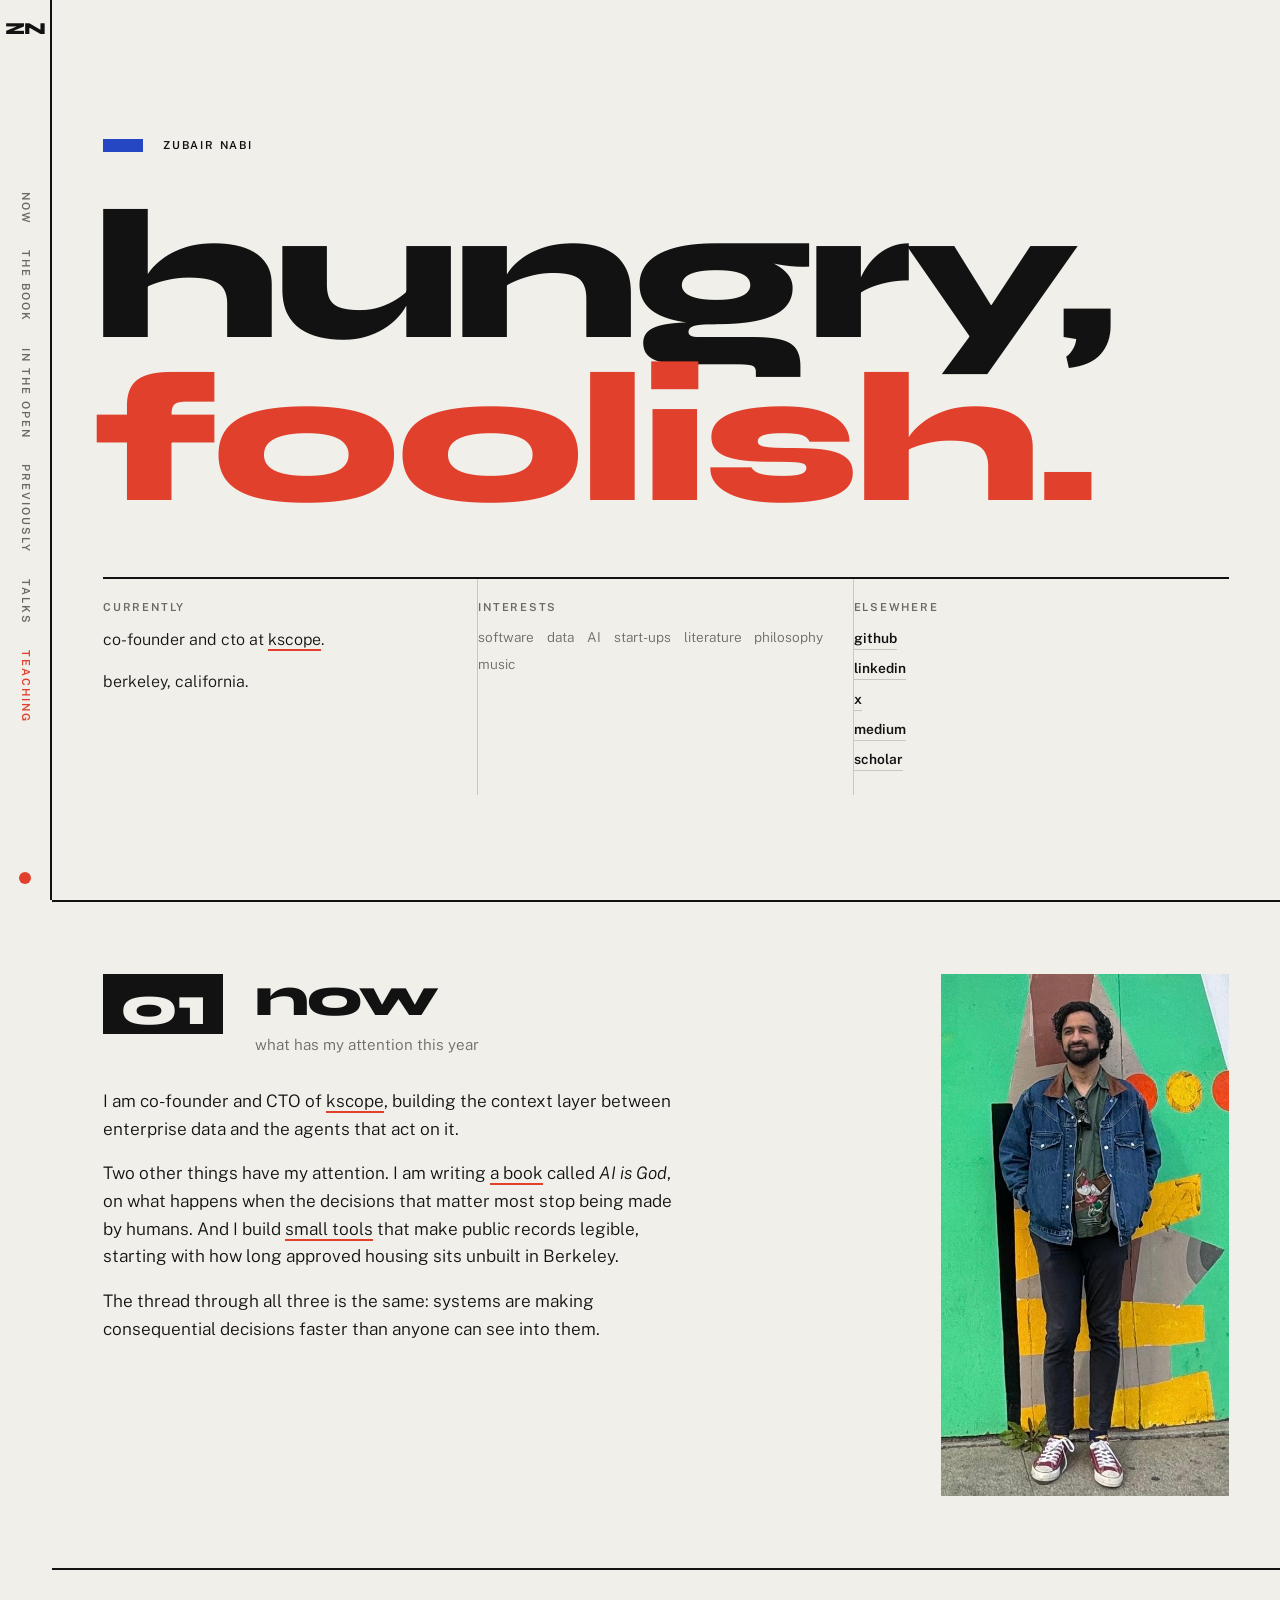
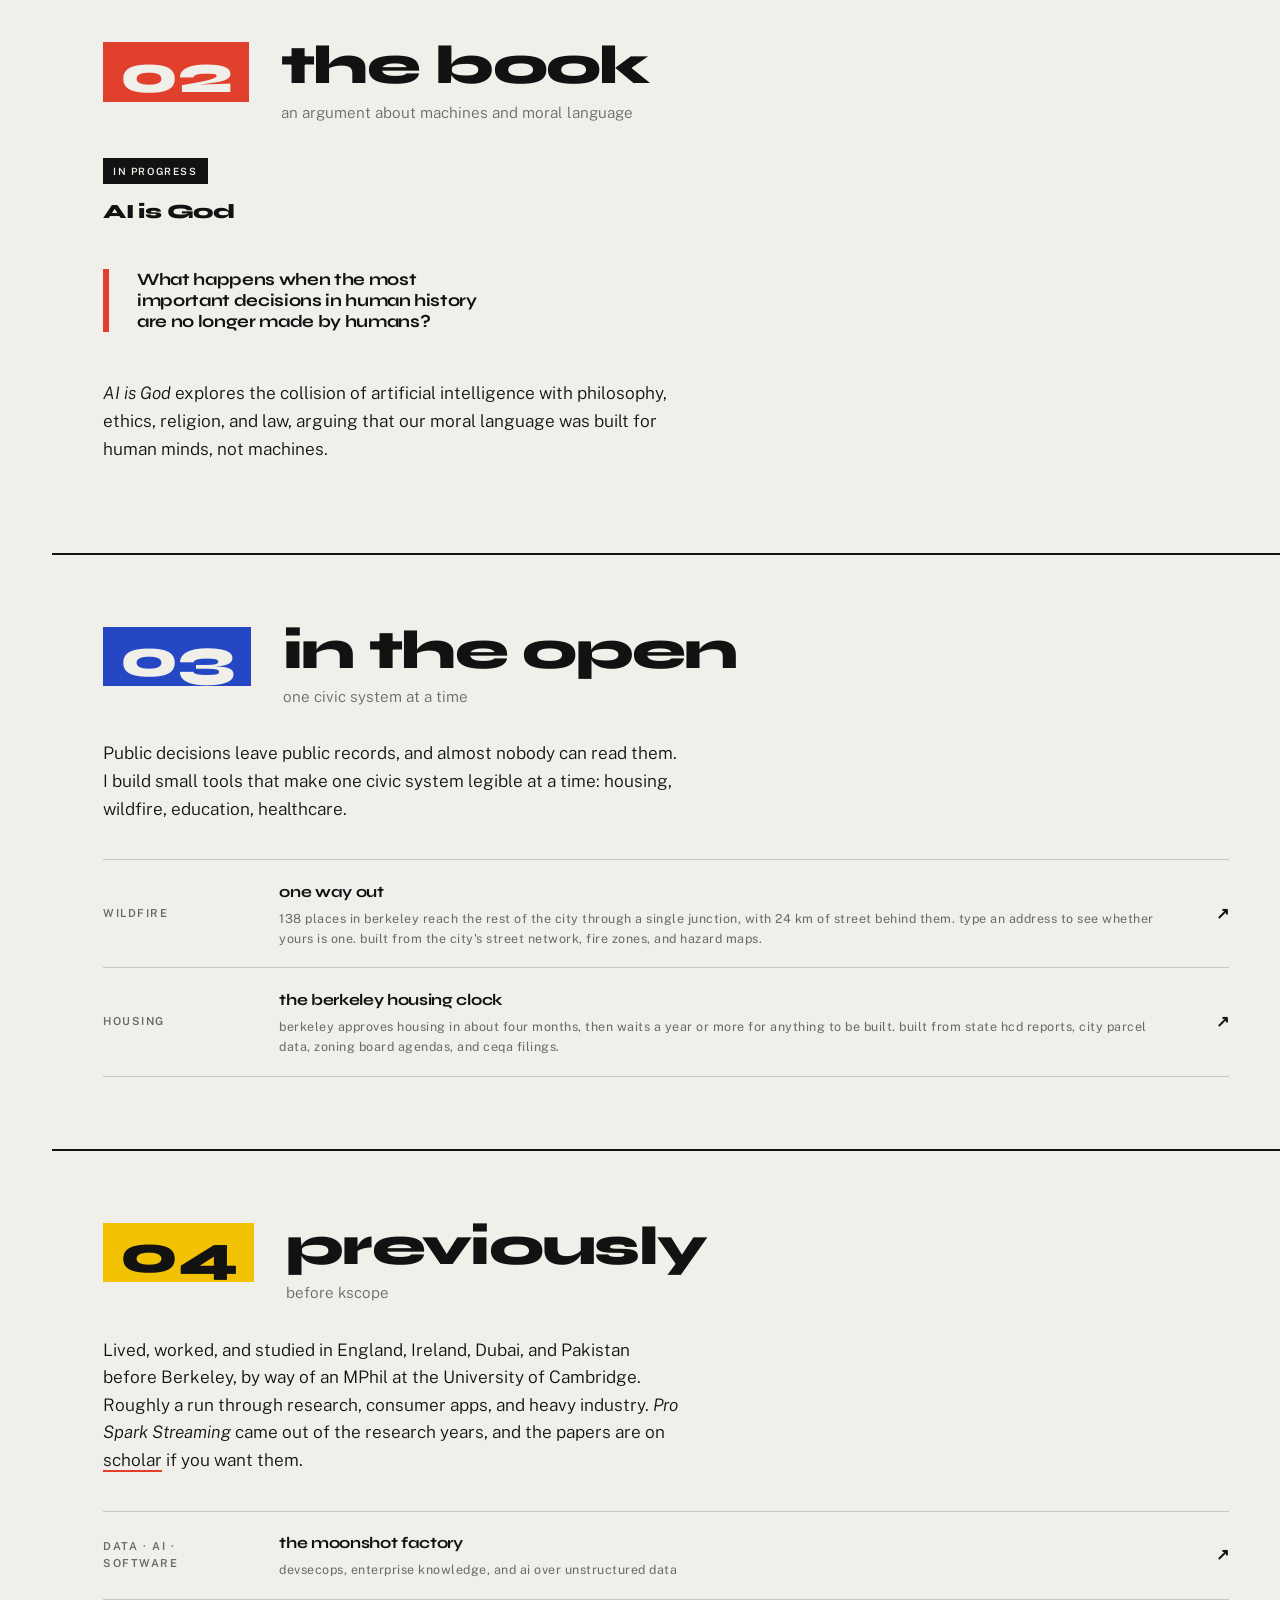
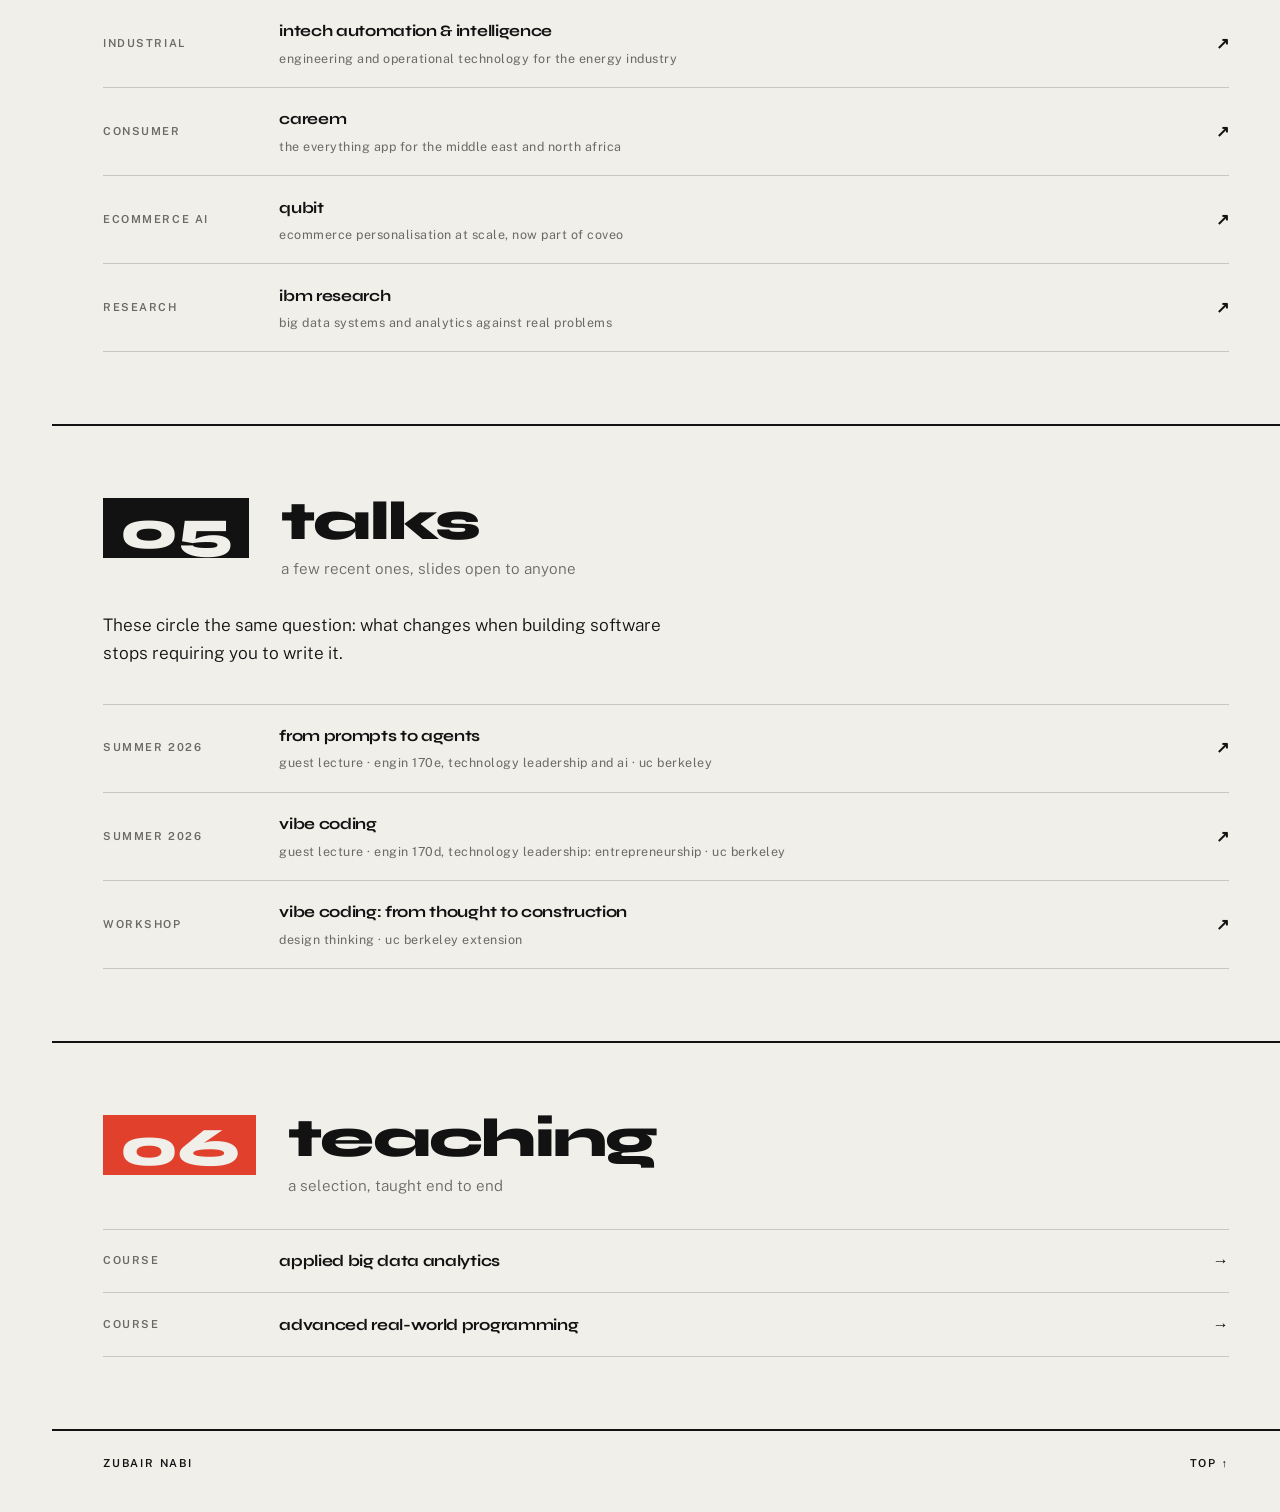
==== commit 14b21f90: "Add One Way Out to the open work The wildfire access tool shipped and the site did not mention it. I" ====
--- a/index.html
+++ b/index.html
@@ -3,16 +3,16 @@
 <head>
   <meta charset="utf-8">
   <meta name="viewport" content="width=device-width, initial-scale=1">
-  <title>zubair nabi</title>
-  <meta name="description" content="zubair nabi · software · data · AI · start-ups · literature · philosophy · music">
+  <title>Zubair Nabi · Co-founder &amp; CTO at Kscope</title>
+  <meta name="description" content="Co-founder and CTO of Kscope, building the context layer between enterprise data and the agents that act on it. Writing AI is God. Based in Berkeley, California.">
   <meta name="author" content="Zubair Nabi">
 
   <link rel="canonical" href="https://zubairnabi.com/">
 
   <meta property="og:type" content="website">
   <meta property="og:url" content="https://zubairnabi.com/">
-  <meta property="og:title" content="zubair nabi">
-  <meta property="og:description" content="software · data · AI · start-ups · literature · philosophy · music">
+  <meta property="og:title" content="Zubair Nabi · Co-founder &amp; CTO at Kscope">
+  <meta property="og:description" content="Co-founder and CTO of Kscope, building the context layer between enterprise data and the agents that act on it. Writing AI is God. Based in Berkeley, California.">
   <meta property="og:image" content="https://zubairnabi.com/portrait.jpg">
   <meta property="og:image:alt" content="Zubair Nabi">
   <meta name="twitter:card" content="summary">
@@ -24,6 +24,43 @@
   <link rel="preconnect" href="https://fonts.gstatic.com" crossorigin>
   <link href="https://fonts.googleapis.com/css2?family=Syne:wght@700;800&family=Public+Sans:wght@300;400;600&display=swap" rel="stylesheet">
   <link rel="stylesheet" href="styles.css">
+  <script type="application/ld+json">
+  {
+    "@context": "https://schema.org",
+    "@type": "Person",
+    "name": "Zubair Nabi",
+    "url": "https://zubairnabi.com/",
+    "image": "https://zubairnabi.com/portrait.jpg",
+    "jobTitle": "Co-founder & CTO",
+    "worksFor": {
+      "@type": "Organization",
+      "name": "Kscope",
+      "url": "https://kscope.ai/"
+    },
+    "homeLocation": {
+      "@type": "Place",
+      "address": {
+        "@type": "PostalAddress",
+        "addressLocality": "Berkeley",
+        "addressRegion": "CA",
+        "addressCountry": "US"
+      }
+    },
+    "alumniOf": {
+      "@type": "CollegeOrUniversity",
+      "name": "University of Cambridge"
+    },
+    "knowsAbout": ["Distributed systems", "Machine learning", "Data engineering", "Artificial intelligence"],
+    "sameAs": [
+      "https://www.linkedin.com/in/zubairnabi/",
+      "https://github.com/zubair-nabi",
+      "https://x.com/ZubairNabi",
+      "https://medium.com/@zubairnabi",
+      "https://scholar.google.com/citations?user=T7Es27kAAAAJ&hl=en"
+    ]
+  }
+  </script>
+
 </head>
 
 <body>
@@ -74,11 +111,11 @@
       <div class="cell">
         <h2>elsewhere</h2>
         <div class="soc">
-          <a href="https://github.com/zubair-nabi" target="_blank" rel="noopener noreferrer">github</a>
-          <a href="https://www.linkedin.com/in/zubairnabi/" target="_blank" rel="noopener noreferrer">linkedin</a>
-          <a href="https://x.com/ZubairNabi" target="_blank" rel="noopener noreferrer">x</a>
-          <a href="https://medium.com/@zubairnabi" target="_blank" rel="noopener noreferrer">medium</a>
-          <a href="https://scholar.google.com/citations?user=T7Es27kAAAAJ&amp;hl=en" target="_blank" rel="noopener noreferrer">scholar</a>
+          <a href="https://github.com/zubair-nabi" target="_blank" rel="me noopener noreferrer">github</a>
+          <a href="https://www.linkedin.com/in/zubairnabi/" target="_blank" rel="me noopener noreferrer">linkedin</a>
+          <a href="https://x.com/ZubairNabi" target="_blank" rel="me noopener noreferrer">x</a>
+          <a href="https://medium.com/@zubairnabi" target="_blank" rel="me noopener noreferrer">medium</a>
+          <a href="https://scholar.google.com/citations?user=T7Es27kAAAAJ&amp;hl=en" target="_blank" rel="me noopener noreferrer">scholar</a>
         </div>
       </div>
     </div>
@@ -149,9 +186,21 @@
     </div>
     <div class="block__copy reveal">
       <p>Public decisions leave public records, and almost nobody can read them. I build small
-        tools that make one civic system legible at a time: housing, education, healthcare.</p>
+        tools that make one civic system legible at a time: housing, wildfire, education,
+        healthcare.</p>
     </div>
     <div class="list reveal">
+      <a class="row" href="https://zubair-nabi.github.io/berkeley-hills-fire-access/"
+         target="_blank" rel="noopener noreferrer">
+        <span class="row__k">wildfire</span>
+        <span>
+          <span class="row__t">one way out</span>
+          <span class="row__s">138 places in berkeley reach the rest of the city through a single
+            junction, with 24 km of street behind them. type an address to see whether yours is
+            one. built from the city's street network, fire zones, and hazard maps.</span>
+        </span>
+        <span class="row__a" aria-hidden="true">↗</span>
+      </a>
       <a class="row" href="https://zubair-nabi.github.io/berkeley-housing-clock/"
          target="_blank" rel="noopener noreferrer">
         <span class="row__k">housing</span>
@@ -180,7 +229,7 @@
         of an MPhil at the University of Cambridge. Roughly a run through research, consumer apps,
         and heavy industry. <em>Pro Spark Streaming</em> came out of the research years, and the
         papers are on
-        <a href="https://scholar.google.com/citations?user=T7Es27kAAAAJ&amp;hl=en" target="_blank" rel="noopener noreferrer">scholar</a>
+        <a href="https://scholar.google.com/citations?user=T7Es27kAAAAJ&amp;hl=en" target="_blank" rel="me noopener noreferrer">scholar</a>
         if you want them.</p>
     </div>
     <div class="list reveal">
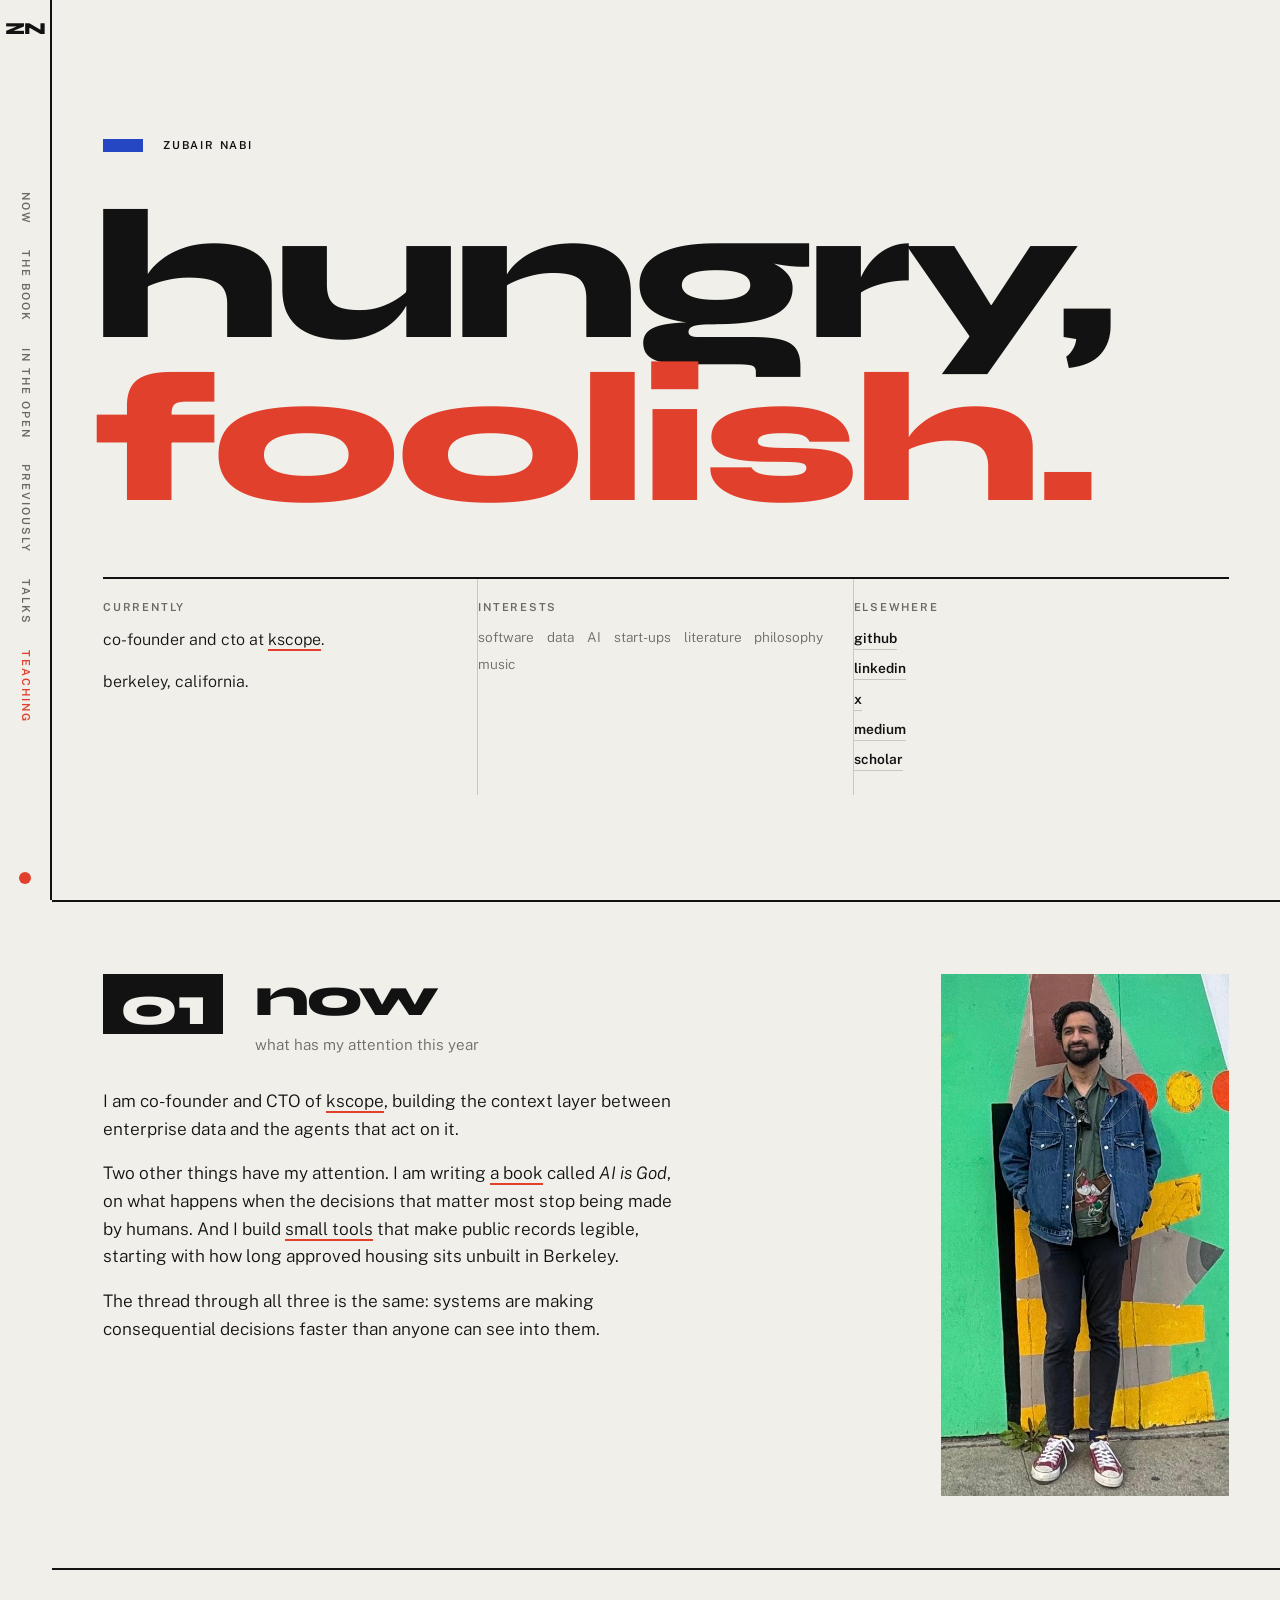
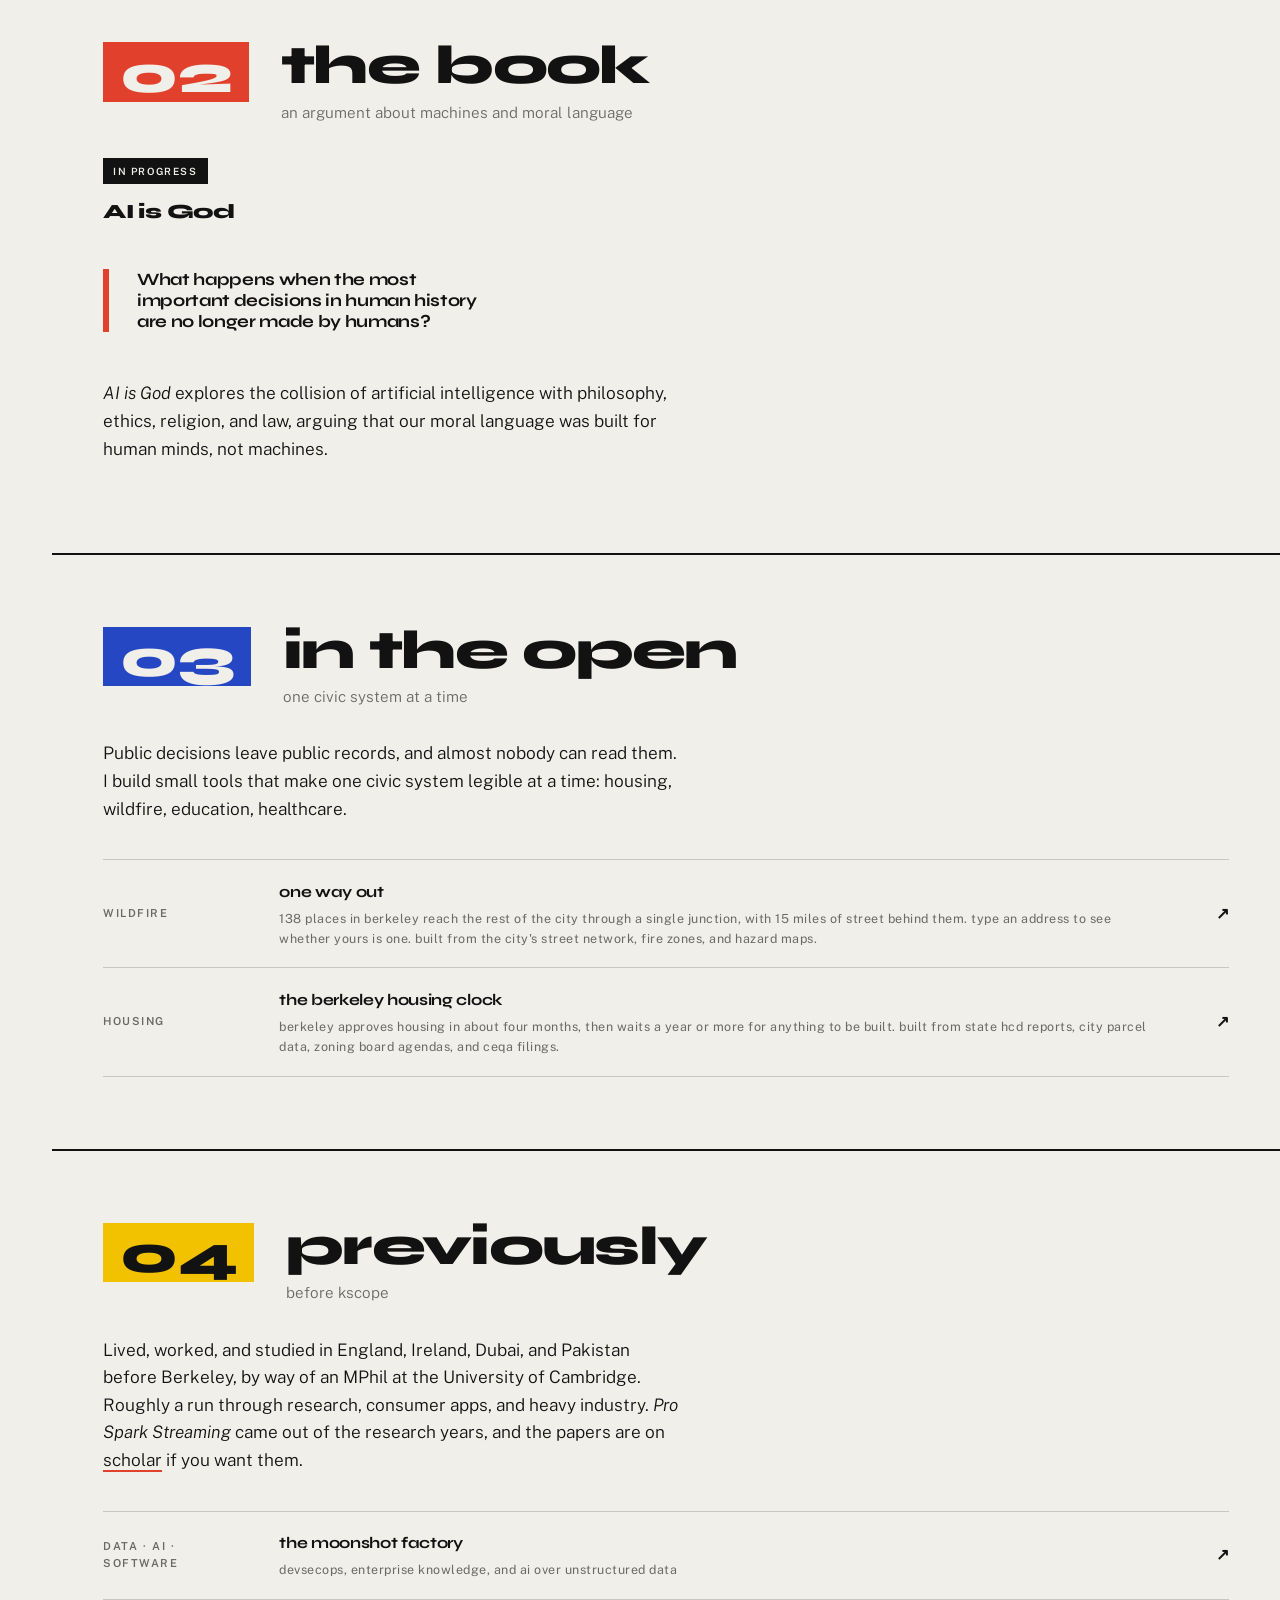
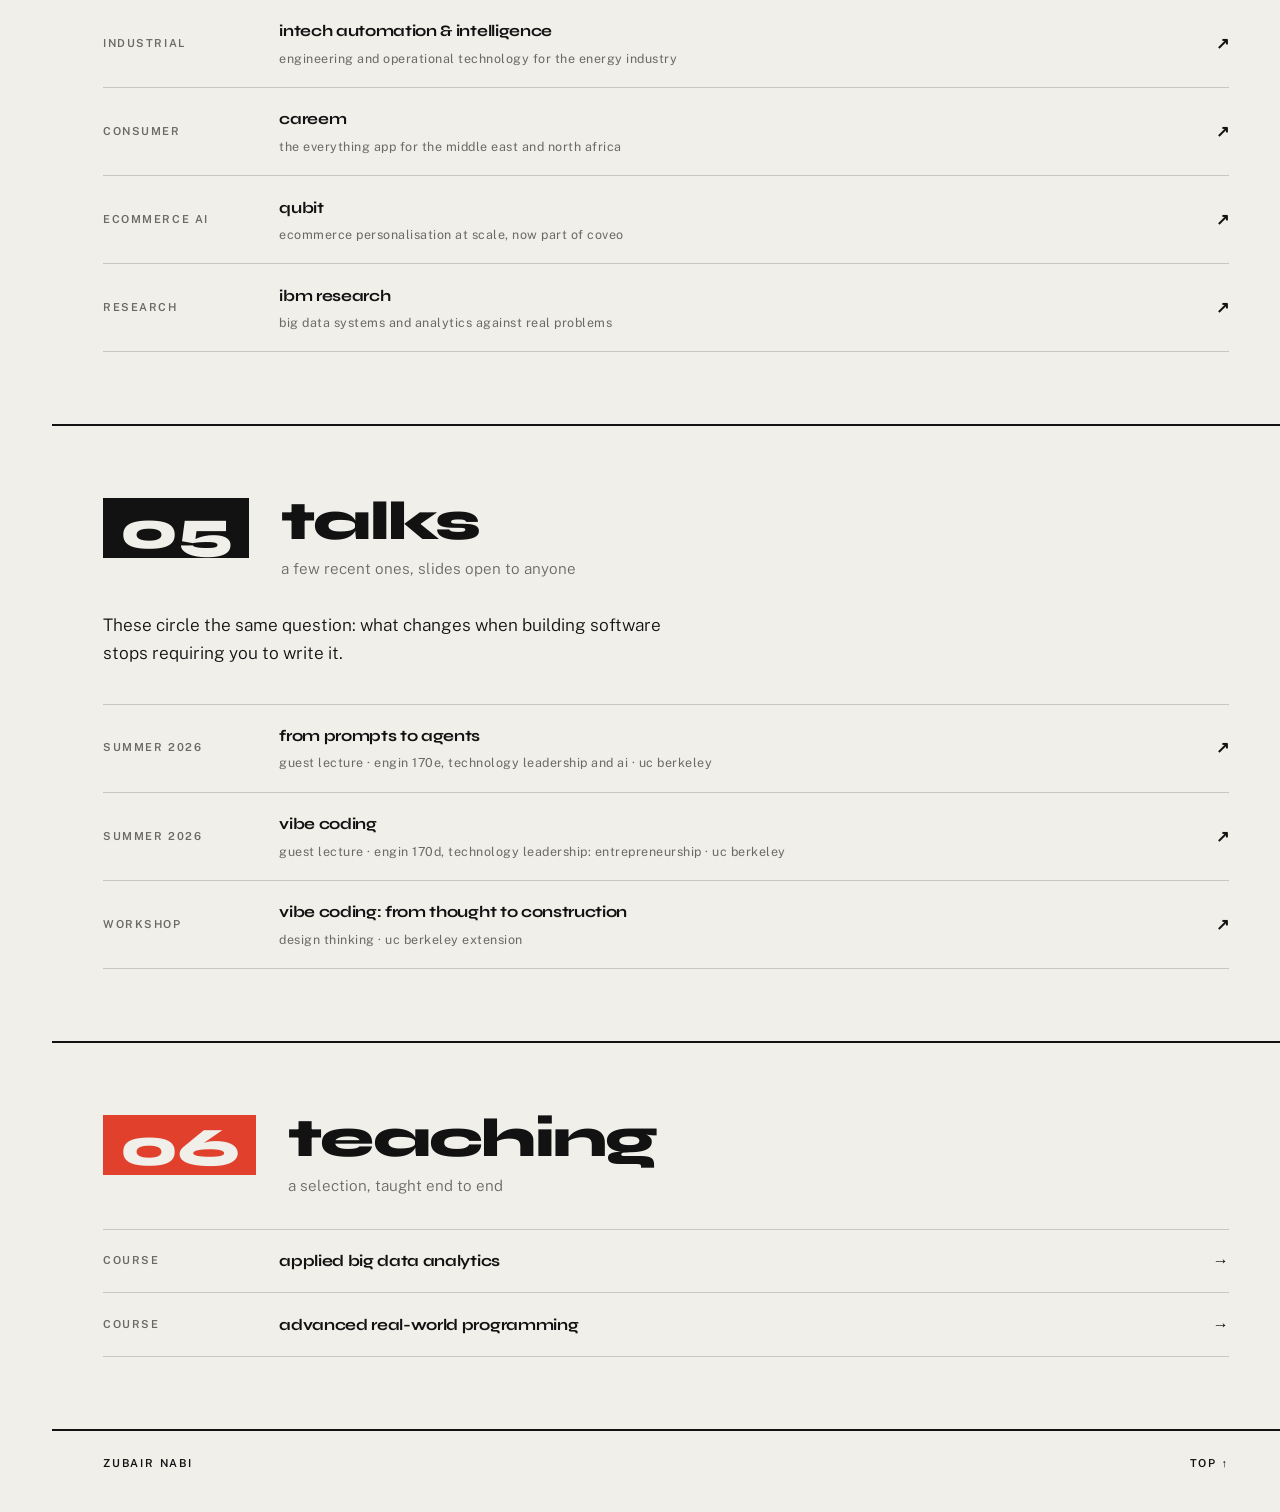
==== commit a1e57af6: "Miles, not kilometres The tool itself now reports feet and miles, so the row describing it should ma" ====
--- a/index.html
+++ b/index.html
@@ -196,7 +196,7 @@
         <span>
           <span class="row__t">one way out</span>
           <span class="row__s">138 places in berkeley reach the rest of the city through a single
-            junction, with 24 km of street behind them. type an address to see whether yours is
+            junction, with 15 miles of street behind them. type an address to see whether yours is
             one. built from the city's street network, fire zones, and hazard maps.</span>
         </span>
         <span class="row__a" aria-hidden="true">↗</span>
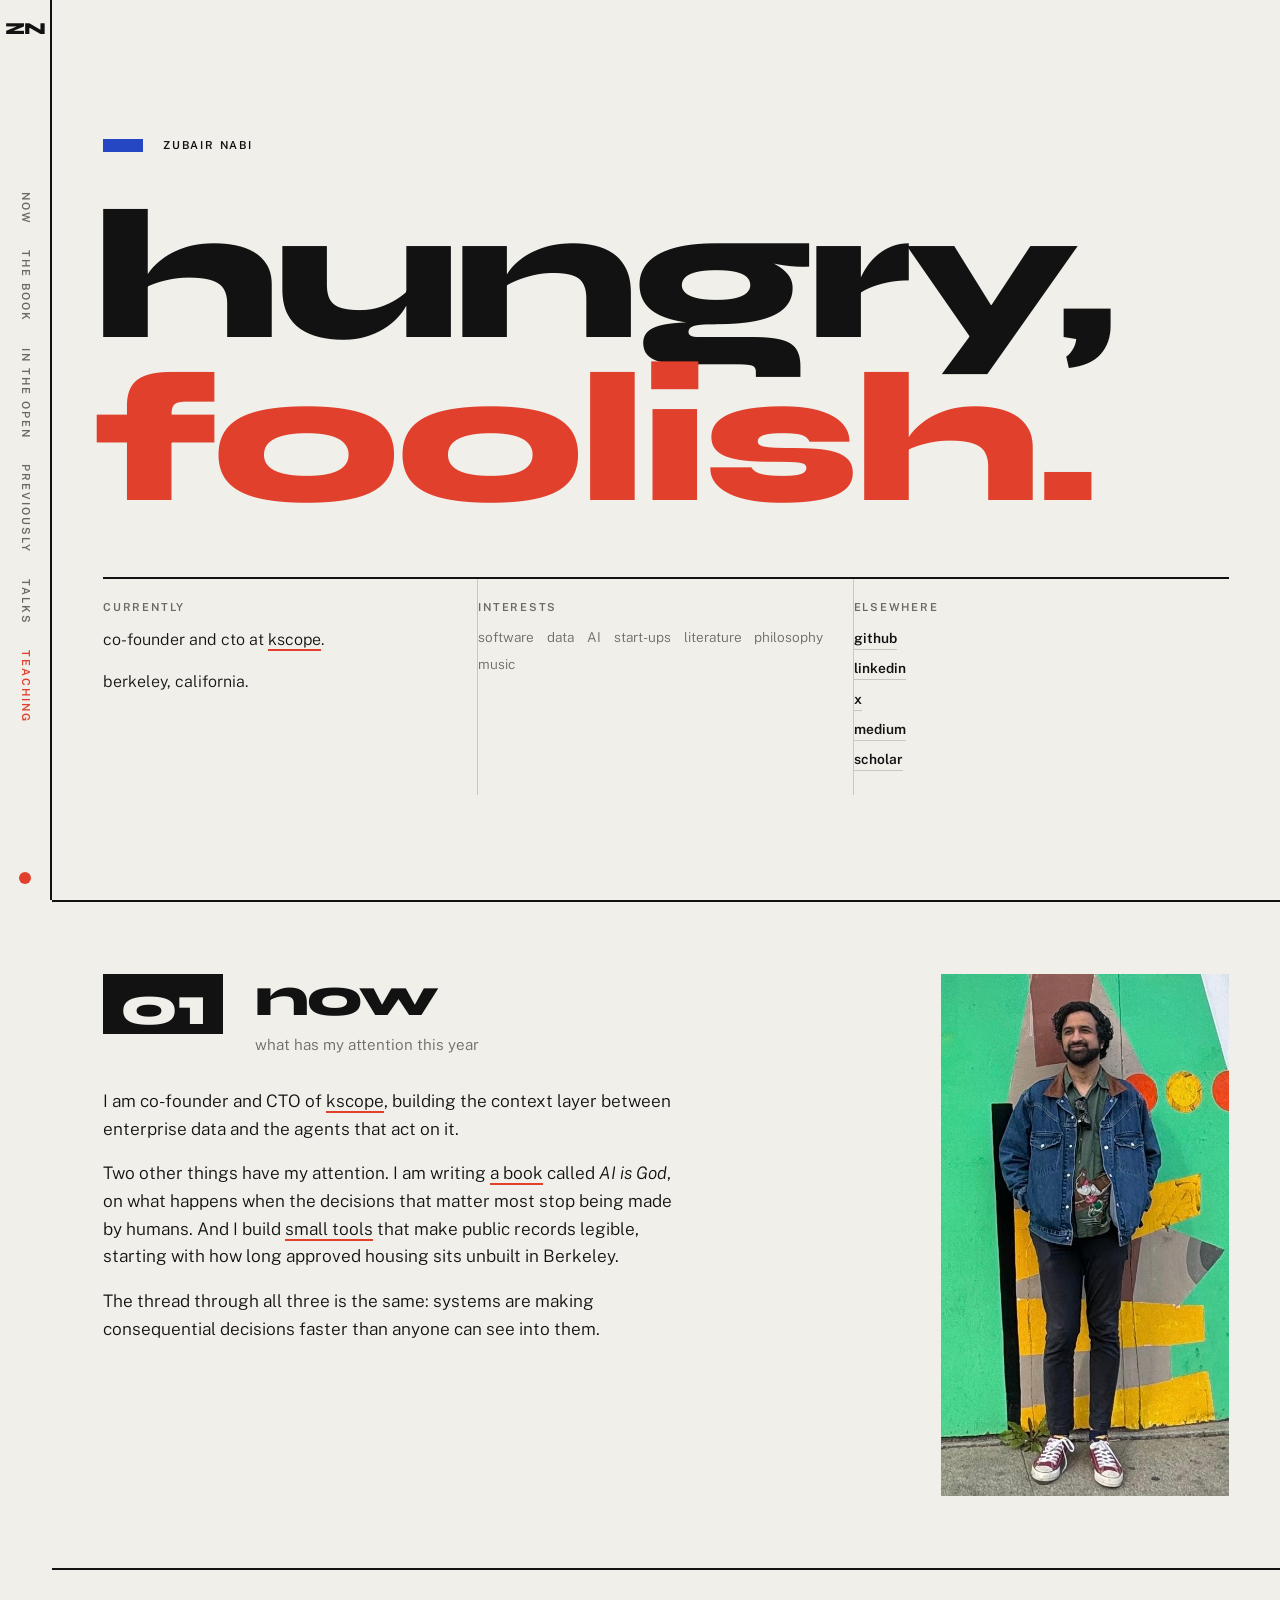
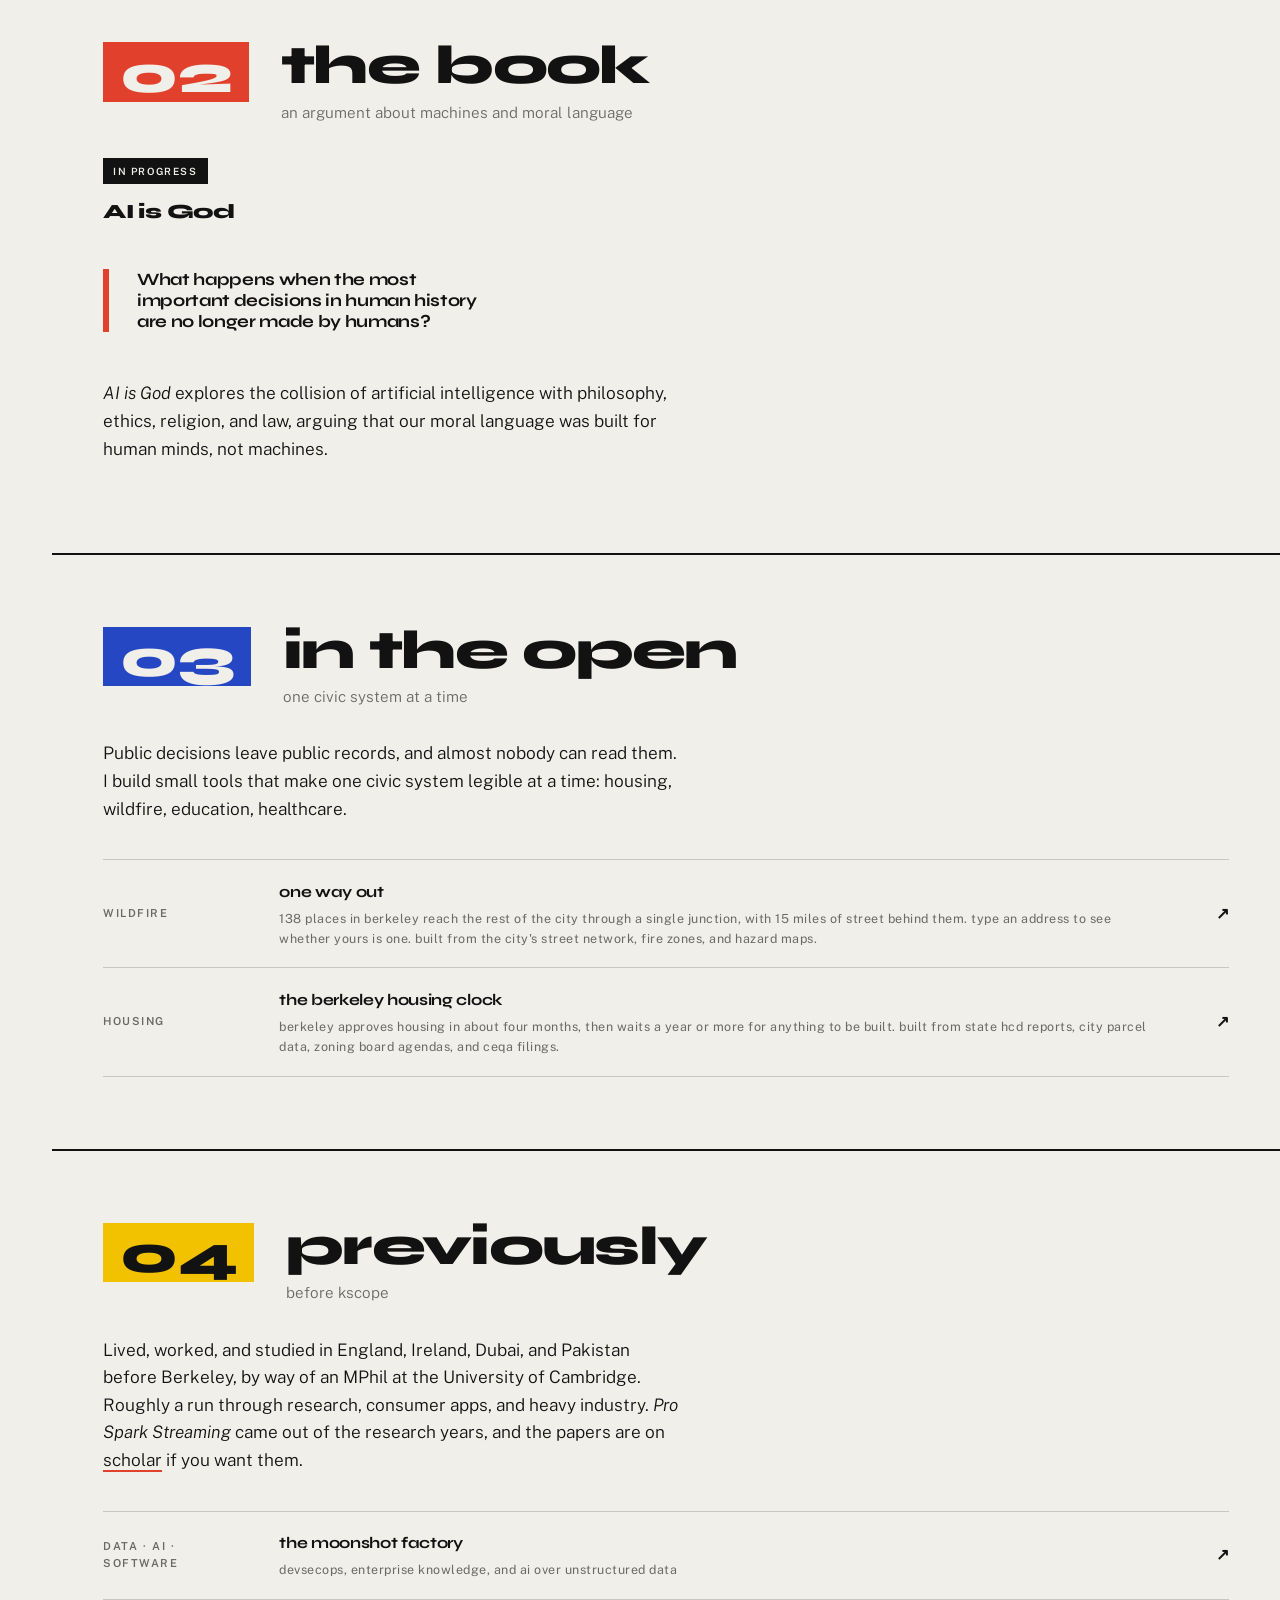
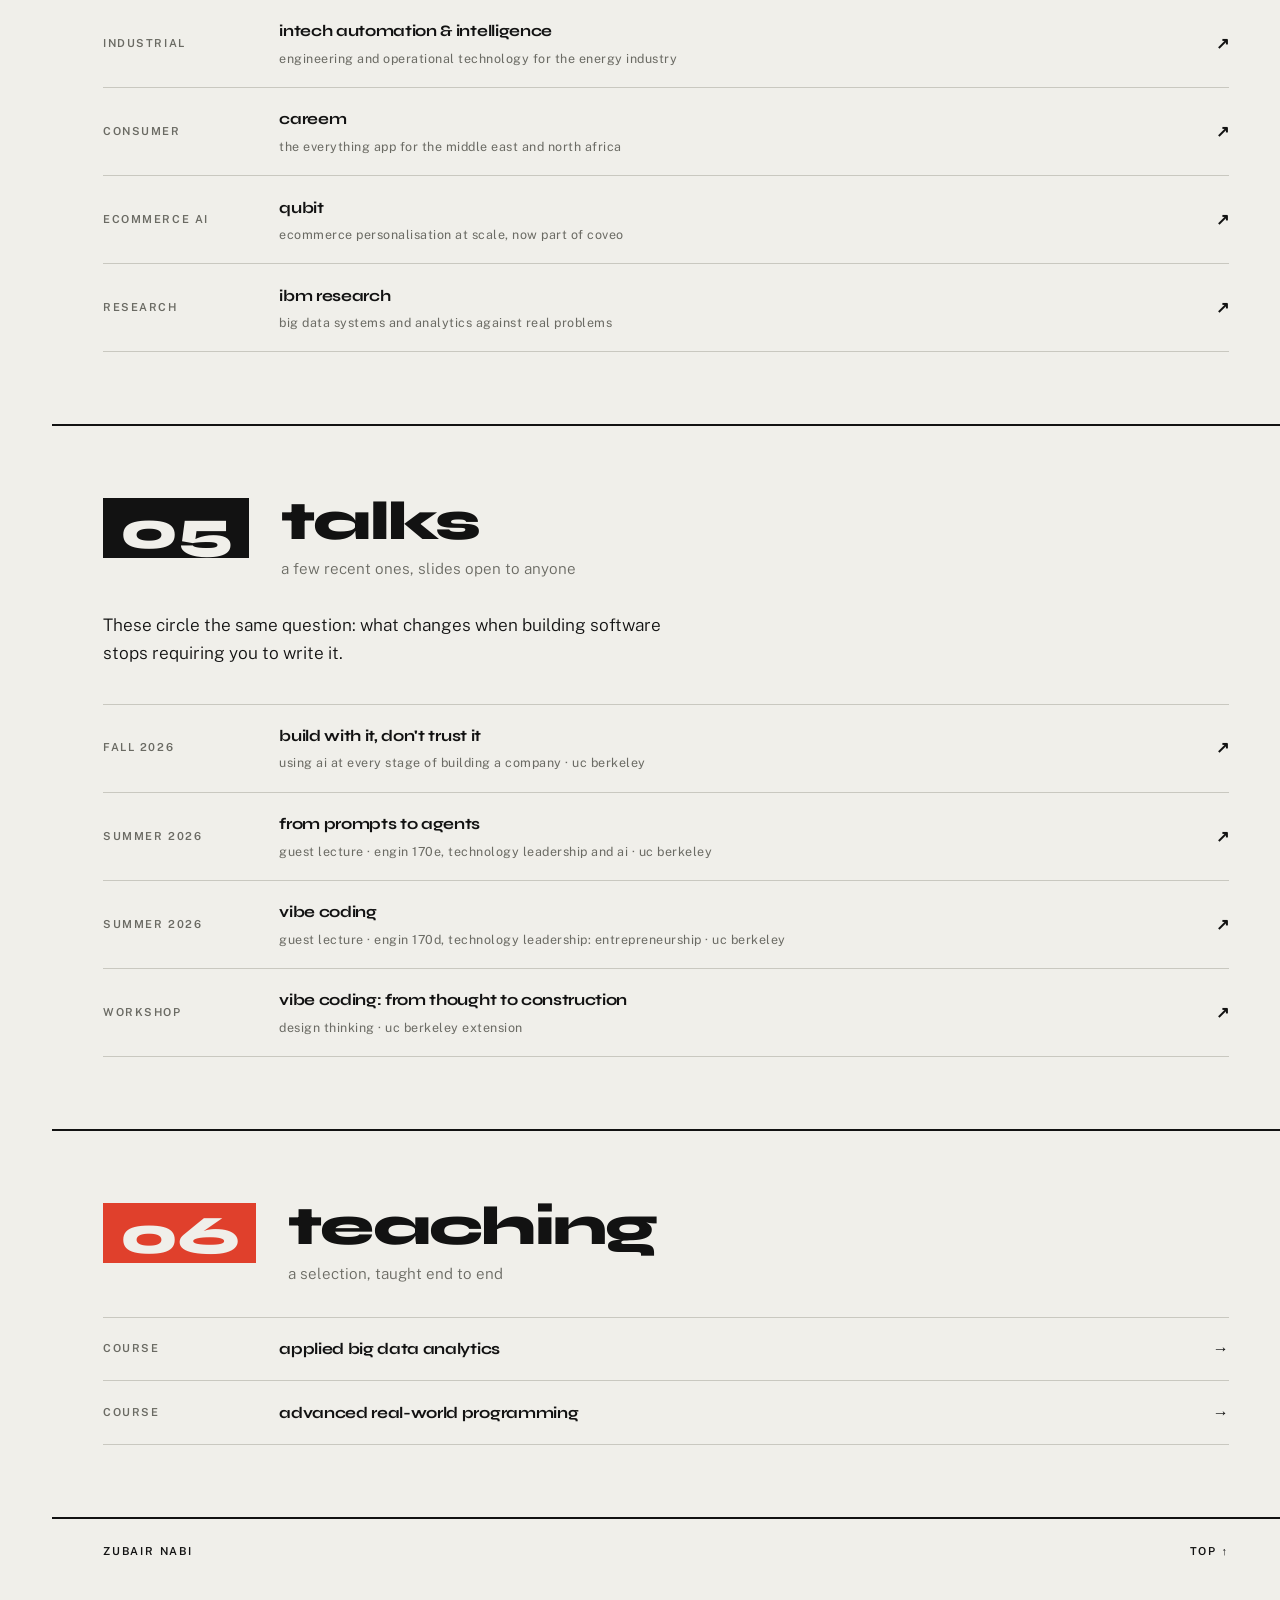
==== commit 4b1403dd: "Add Build With It, Don't Trust It to talks Co-Authored-By: Claude Opus 5.5 <noreply@anthropic.com>" ====
--- a/index.html
+++ b/index.html
@@ -290,6 +290,15 @@
         write it.</p>
     </div>
     <div class="list reveal">
+      <a class="row" href="https://docs.google.com/presentation/d/1o01bXzHnia042qx923OfEDy-m4ojmRnZ"
+         target="_blank" rel="noopener noreferrer">
+        <span class="row__k">fall 2026</span>
+        <span>
+          <span class="row__t">build with it, don't trust it</span>
+          <span class="row__s">using ai at every stage of building a company · uc berkeley</span>
+        </span>
+        <span class="row__a" aria-hidden="true">↗</span>
+      </a>
       <a class="row" href="https://docs.google.com/presentation/d/1kKRpRAzMIIb2G78lqf-0lO4TJeabHjSl"
          target="_blank" rel="noopener noreferrer">
         <span class="row__k">summer 2026</span>
